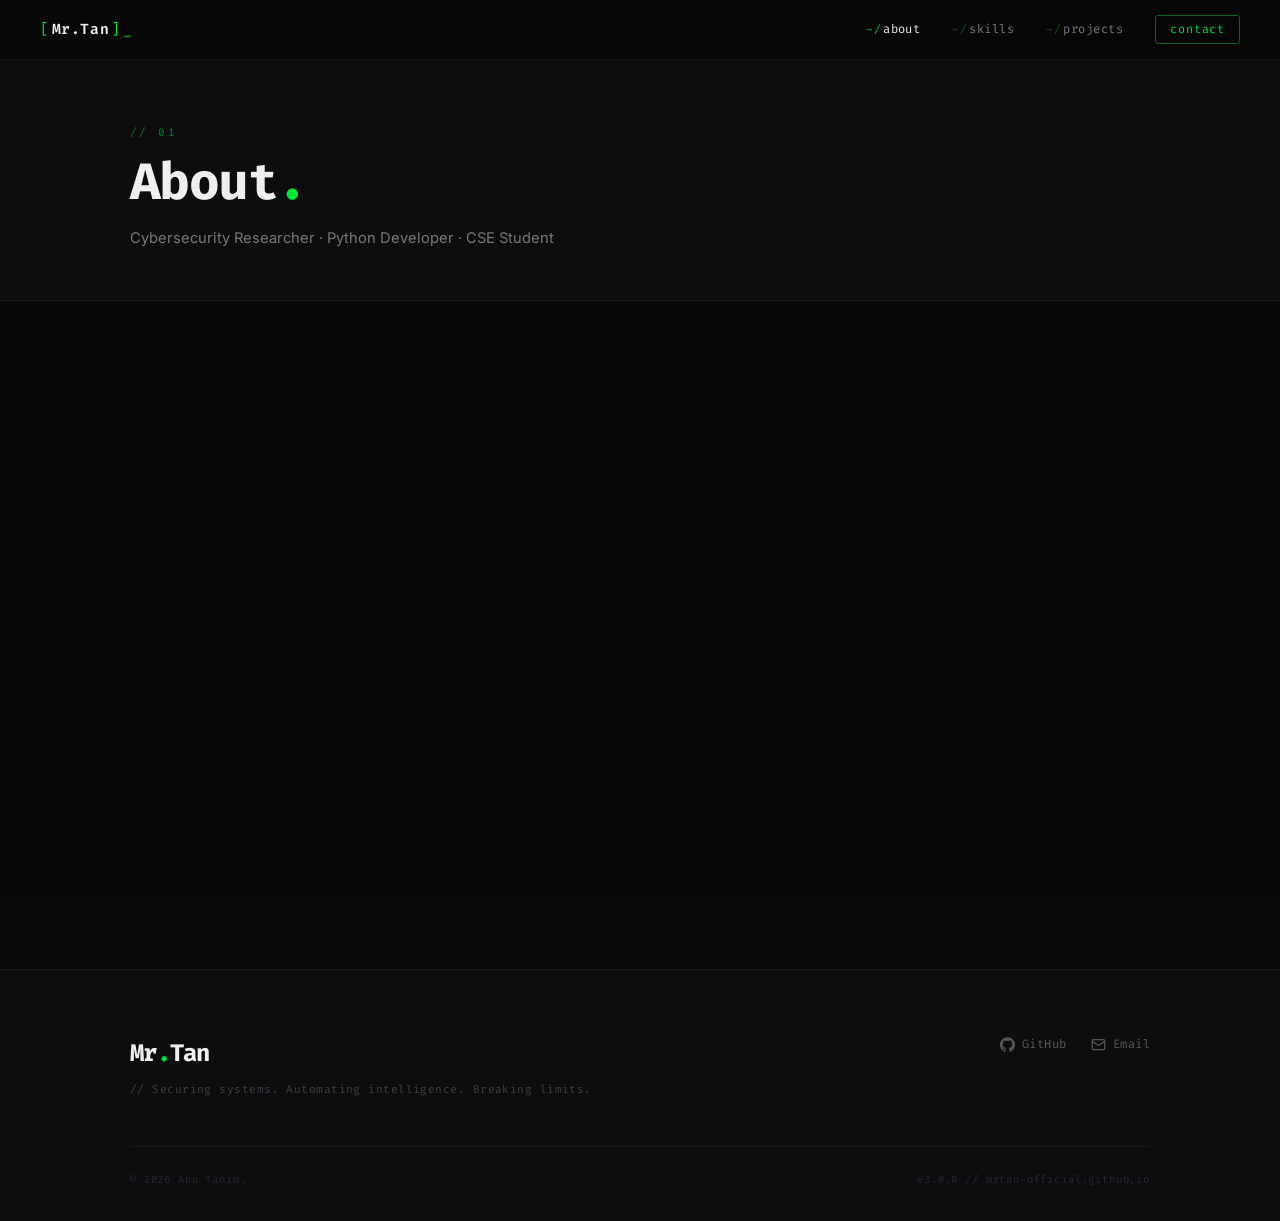
==== about.html @ b0f46399 "Create about.html" ====
<!DOCTYPE html>
<html lang="en">
<head>
  <meta charset="UTF-8"/>
  <meta name="viewport" content="width=device-width,initial-scale=1.0"/>
  <title>About — Mr. Tan</title>
  <link rel="preconnect" href="https://fonts.googleapis.com"/>
  <link rel="preconnect" href="https://fonts.gstatic.com" crossorigin/>
  <link href="https://fonts.googleapis.com/css2?family=Fira+Code:wght@300;400;500;600;700&family=Inter:wght@300;400;500;600&display=swap" rel="stylesheet"/>
  <link rel="stylesheet" href="style.css"/>
  <style>
    .about-grid {
      display:grid; grid-template-columns:210px 1fr;
      gap:var(--sp-16); align-items:start;
    }
    @media(max-width:860px){ .about-grid{ grid-template-columns:1fr; gap:var(--sp-10); } }

    .avatar-frame {
      display:flex; flex-direction:column; align-items:center; gap:var(--sp-5);
      position:sticky; top:calc(60px + var(--sp-8));
    }
    .avatar-wrap { position:relative; width:155px; height:155px; margin:0 auto; }
    .avatar-ring {
      position:absolute; inset:-12px; border-radius:50%;
      border:1px solid rgba(0,230,57,.12); animation:spinRing 14s linear infinite; pointer-events:none;
    }
    .avatar-ring-2 { inset:-24px; border-color:rgba(56,189,248,.08); animation-duration:22s; animation-direction:reverse; }
    @keyframes spinRing{ to{transform:rotate(360deg)} }
    .avatar-img {
      position:relative; z-index:1; border-radius:50%;
      object-fit:cover; display:block; width:155px; height:155px;
      border:1.5px solid rgba(0,230,57,.35);
      box-shadow:0 0 28px rgba(0,230,57,.07),0 0 0 8px rgba(0,230,57,.02);
    }
    .status-badge {
      font-family:var(--font-mono); font-size:.65rem; color:var(--neon);
      border:1px solid rgba(0,230,57,.18); background:rgba(0,230,57,.03);
      padding:5px 14px; border-radius:20px; letter-spacing:.06em;
      display:flex; align-items:center; gap:7px; white-space:nowrap;
    }
    .status-dot {
      width:6px; height:6px; background:var(--neon); border-radius:50%; flex-shrink:0;
      animation:pdot 2s ease-in-out infinite;
    }
    @keyframes pdot{0%,100%{box-shadow:0 0 0 0 rgba(0,230,57,.5)}50%{box-shadow:0 0 0 4px rgba(0,230,57,0)}}

    .about-lead { font-size:1.02rem; font-weight:500; color:var(--text-primary); margin-bottom:var(--sp-5); line-height:1.75; }
    .about-body { font-size:.9rem; color:var(--text-secondary); margin-bottom:var(--sp-5); line-height:1.82; }

    .meta-grid {
      display:grid; grid-template-columns:repeat(auto-fit,minmax(140px,1fr));
      gap:var(--sp-4); margin-top:var(--sp-8); padding-top:var(--sp-8);
      border-top:1px solid var(--border);
    }
    .meta-item { display:flex; flex-direction:column; gap:5px; }
    .meta-label { font-family:var(--font-mono); font-size:.58rem; letter-spacing:.18em; color:var(--neon); opacity:.45; text-transform:uppercase; }
    .meta-val { font-size:.84rem; color:var(--text-primary); font-weight:500; line-height:1.4; }
  </style>
</head>
<body>
  <div class="scanlines" aria-hidden="true"></div>

  <nav class="nav" id="nav">
    <a href="index.html" class="nav__logo">
      <span class="nav__logo-bracket">[</span><span class="nav__logo-text">Mr.Tan</span><span class="nav__logo-bracket">]</span><span class="nav__logo-cursor">_</span>
    </a>
    <button class="nav__hamburger" id="hamburger" aria-label="Toggle menu" aria-expanded="false">
      <span></span><span></span><span></span>
    </button>
    <ul class="nav__links" id="nav-links">
      <li><a href="about.html"    class="nav__link active"><span class="nav__link-prefix">~/</span>about</a></li>
      <li><a href="skills.html"   class="nav__link"><span class="nav__link-prefix">~/</span>skills</a></li>
      <li><a href="projects.html" class="nav__link"><span class="nav__link-prefix">~/</span>projects</a></li>
      <li><a href="contact.html"  class="nav__link nav__link--cta">contact</a></li>
    </ul>
  </nav>

  <div class="page">
    <!-- Page hero -->
    <div class="page-hero">
      <div class="page-hero__bg" aria-hidden="true"></div>
      <div class="container">
        <span class="page-hero__eyebrow">// 01</span>
        <h1 class="page-hero__title">About<span class="accent">.</span></h1>
        <p class="page-hero__sub">Cybersecurity Researcher · Python Developer · CSE Student</p>
      </div>
    </div>

    <section class="section">
      <div class="container">
        <div class="about-grid">
          <!-- Avatar -->
          <div class="reveal">
            <div class="avatar-frame">
              <div class="avatar-wrap">
                <img src="assets/images/profile.jpg" alt="Abu Tanim" class="avatar-img"/>
                <div class="avatar-ring"></div>
                <div class="avatar-ring avatar-ring-2"></div>
              </div>
              <div class="status-badge">
                <span class="status-dot"></span>Available for Collaboration
              </div>
            </div>
          </div>

          <!-- Content -->
          <div class="reveal">
            <p class="about-lead">
              I'm <strong class="accent">Abu Tanim</strong> — a Cybersecurity Researcher and Python Developer operating at the intersection of offensive security, network engineering, and AI-driven automation.
            </p>
            <p class="about-body">
              Pursuing my degree in Computer Science &amp; Engineering at <strong>Premier University, Chittagong</strong>, I architect security frameworks that think adversarially — stress-testing systems before the adversaries do. My research centers on <span class="accent">Zero Trust Architecture</span>, where the mantra is <em>never trust, always verify</em>.
            </p>
            <p class="about-body">
              Beyond defensive postures, I build Python-powered automation pipelines that transform raw threat intelligence into actionable signals. Whether it's dissecting network traffic, implementing AI-augmented vulnerability scanners, or engineering CLI security toolkits, I operate with surgical precision and a bias toward clean, auditable code.
            </p>
            <p class="about-body">
              When I'm not breaking things for science, I'm building tools that make breaking things easier — because the best defense is knowing exactly how an attacker thinks.
            </p>

            <div class="meta-grid">
              <div class="meta-item">
                <span class="meta-label">Location</span>
                <span class="meta-val">Chittagong, Bangladesh</span>
              </div>
              <div class="meta-item">
                <span class="meta-label">University</span>
                <span class="meta-val">Premier University, CSE</span>
              </div>
              <div class="meta-item">
                <span class="meta-label">Focus</span>
                <span class="meta-val">Zero Trust · VAPT · AI Security</span>
              </div>
              <div class="meta-item">
                <span class="meta-label">GitHub</span>
                <span class="meta-val"><a href="https://github.com/mrtan-official" style="color:var(--neon);text-decoration:none;" target="_blank">mrtan-official</a></span>
              </div>
            </div>
          </div>
        </div>
      </div>
    </section>

    <!-- Footer -->
    <footer class="footer" id="contact-footer">
      <div class="container">
        <div class="footer__top">
          <div>
            <div class="footer__logo">Mr<span class="accent">.</span>Tan</div>
            <p class="footer__tagline">// Securing systems. Automating intelligence. Breaking limits.</p>
          </div>
          <div class="footer__links">
            <a href="https://github.com/mrtan-official" class="footer__social" target="_blank">
              <svg class="social-icon" viewBox="0 0 24 24" fill="currentColor"><path d="M12 .297c-6.63 0-12 5.373-12 12 0 5.303 3.438 9.8 8.205 11.385.6.113.82-.258.82-.577 0-.285-.01-1.04-.015-2.04-3.338.724-4.042-1.61-4.042-1.61C4.422 18.07 3.633 17.7 3.633 17.7c-1.087-.744.084-.729.084-.729 1.205.084 1.838 1.236 1.838 1.236 1.07 1.835 2.809 1.305 3.495.998.108-.776.417-1.305.76-1.605-2.665-.3-5.466-1.332-5.466-5.93 0-1.31.465-2.38 1.235-3.22-.135-.303-.54-1.523.105-3.176 0 0 1.005-.322 3.3 1.23.96-.267 1.98-.399 3-.405 1.02.006 2.04.138 3 .405 2.28-1.552 3.285-1.23 3.285-1.23.645 1.653.24 2.873.12 3.176.765.84 1.23 1.91 1.23 3.22 0 4.61-2.805 5.625-5.475 5.92.42.36.81 1.096.81 2.22 0 1.606-.015 2.896-.015 3.286 0 .315.21.69.825.57C20.565 22.092 24 17.592 24 12.297c0-6.627-5.373-12-12-12"/></svg>
              GitHub
            </a>
            <a href="mailto:mrtanvai@gmail.com" class="footer__social">
              <svg class="social-icon" viewBox="0 0 24 24" fill="none" stroke="currentColor" stroke-width="2"><rect x="2" y="4" width="20" height="16" rx="2"/><path d="m22 7-8.97 5.7a1.94 1.94 0 0 1-2.06 0L2 7"/></svg>
              Email
            </a>
          </div>
        </div>
        <div class="footer__bottom">
          <span class="footer__copy">&copy; 2026 Abu Tanim.</span>
          <span class="footer__version">v3.0.0 // mrtan-official.github.io</span>
        </div>
      </div>
    </footer>
  </div>

  <script src="nav.js"></script>
  <script src="reveal.js"></script>
</body>
</html>
---- style.css ----
/* =============================================
   MR. TAN — SHARED STYLESHEET v3.0
   ============================================= */

*, *::before, *::after { box-sizing: border-box; margin: 0; padding: 0; }

:root {
  --bg-base:      #080809;
  --bg-surface:   #0d0d0f;
  --bg-elevated:  #141417;
  --bg-overlay:   #101013;
  --bg-card:      #0f0f12;

  --neon:         #00e639;
  --neon-subtle:  rgba(0,230,57,0.05);
  --cyber:        #38bdf8;
  --cyber-dim:    rgba(56,189,248,0.7);

  --text-primary:   #f0f0f0;
  --text-secondary: #787878;
  --text-tertiary:  #404044;
  --text-muted:     #282830;

  --border:        rgba(255,255,255,0.055);
  --border-accent: rgba(0,230,57,0.18);

  --font-mono: 'Fira Code', 'SF Mono', monospace;
  --font-body: 'Inter', system-ui, sans-serif;

  --sp-1:.25rem; --sp-2:.5rem;  --sp-3:.75rem; --sp-4:1rem;
  --sp-5:1.25rem;--sp-6:1.5rem; --sp-8:2rem;   --sp-10:2.5rem;
  --sp-12:3rem;  --sp-16:4rem;  --sp-20:5rem;  --sp-24:6rem;

  --radius-sm:3px; --radius-md:6px; --radius-lg:10px;
  --ease-fast:120ms cubic-bezier(.25,0,.3,1);
  --ease-std: 240ms cubic-bezier(.25,0,.3,1);
  --ease-slow:420ms cubic-bezier(.25,0,.3,1);
}

html { scroll-behavior:smooth; font-size:16px; }
body {
  background:var(--bg-base); color:var(--text-primary);
  font-family:var(--font-body); line-height:1.65;
  overflow-x:hidden; -webkit-font-smoothing:antialiased;
}
::selection { background:rgba(0,230,57,.18); color:var(--text-primary); }

.accent { color:var(--neon); }

.container { max-width:1100px; margin:0 auto; padding:0 var(--sp-10); }
@media(max-width:640px){ .container{ padding:0 var(--sp-6); } }

/* === SCANLINES === */
.scanlines {
  position:fixed; inset:0; z-index:9999; pointer-events:none;
  background:repeating-linear-gradient(to bottom,transparent 0,transparent 3px,rgba(0,0,0,.022) 3px,rgba(0,0,0,.022) 4px);
  opacity:.55;
}

/* === NAV === */
.nav {
  position:fixed; top:0; left:0; right:0; z-index:1000;
  display:flex; align-items:center; justify-content:space-between;
  padding:0 var(--sp-10); height:60px;
  background:rgba(8,8,9,.85);
  backdrop-filter:blur(20px) saturate(160%);
  -webkit-backdrop-filter:blur(20px) saturate(160%);
  border-bottom:1px solid var(--border);
  transition:border-color var(--ease-std), box-shadow var(--ease-std);
}
.nav.scrolled {
  border-bottom-color:rgba(0,230,57,.09);
  box-shadow:0 1px 0 rgba(0,230,57,.04),0 8px 32px rgba(0,0,0,.35);
}
.nav__logo {
  font-family:var(--font-mono); font-size:.92rem; font-weight:600;
  letter-spacing:.04em; color:var(--text-primary);
  text-decoration:none; display:flex; align-items:center; gap:2px;
}
.nav__logo-bracket { color:var(--neon); font-weight:400; }
.nav__logo-cursor  { color:var(--neon); animation:blink 1.2s step-end infinite; font-weight:300; }

.nav__links { display:flex; list-style:none; gap:var(--sp-8); align-items:center; }
.nav__link {
  font-family:var(--font-mono); font-size:.76rem;
  color:var(--text-secondary); text-decoration:none;
  transition:color var(--ease-fast); letter-spacing:.04em;
  display:flex; align-items:center; gap:2px;
}
.nav__link-prefix { color:var(--neon); opacity:.4; transition:opacity var(--ease-fast); font-size:.68rem; }
.nav__link:hover   { color:var(--text-primary); }
.nav__link:hover .nav__link-prefix { opacity:.85; }
.nav__link.active  { color:var(--text-primary); }
.nav__link.active .nav__link-prefix { opacity:.9; }

.nav__link--cta {
  border:1px solid rgba(0,230,57,.45); color:var(--neon);
  padding:4px 14px; border-radius:var(--radius-sm);
  font-size:.73rem; letter-spacing:.07em;
  transition:background var(--ease-fast),color var(--ease-fast),box-shadow var(--ease-fast);
}
.nav__link--cta:hover { background:var(--neon); color:var(--bg-base); box-shadow:0 0 18px rgba(0,230,57,.22); }

.nav__hamburger { display:none; flex-direction:column; gap:5px; background:none; border:none; cursor:pointer; padding:var(--sp-1); }
.nav__hamburger span { display:block; width:20px; height:1.5px; background:var(--text-secondary); transition:transform var(--ease-std),opacity var(--ease-std),background var(--ease-fast); }
.nav__hamburger:hover span { background:var(--neon); }
.nav__hamburger.open span:nth-child(1){ transform:translateY(6.5px) rotate(45deg); background:var(--neon); }
.nav__hamburger.open span:nth-child(2){ opacity:0; }
.nav__hamburger.open span:nth-child(3){ transform:translateY(-6.5px) rotate(-45deg); background:var(--neon); }

@media(max-width:768px){
  .nav{ padding:0 var(--sp-6); }
  .nav__hamburger{ display:flex; }
  .nav__links {
    position:absolute; top:100%; left:0; right:0;
    flex-direction:column; background:rgba(8,8,9,.97);
    backdrop-filter:blur(24px); border-bottom:1px solid var(--border);
    padding:var(--sp-6) var(--sp-6) var(--sp-8); gap:var(--sp-5);
    transform:translateY(-110%); transition:transform var(--ease-std); pointer-events:none;
  }
  .nav__links.open{ transform:translateY(0); pointer-events:auto; }
}

/* === PAGE WRAPPER === */
.page { padding-top:60px; min-height:100vh; }

/* === SECTION SHARED === */
.section { padding:var(--sp-24) 0; }
.section + .section { border-top:1px solid var(--border); }

.section__header { margin-bottom:var(--sp-12); }
.section__eyebrow {
  display:block; font-family:var(--font-mono); font-size:.68rem;
  color:var(--neon); letter-spacing:.22em; margin-bottom:var(--sp-3); opacity:.55;
}
.section__title {
  font-family:var(--font-mono); font-size:clamp(1.75rem,3.5vw,2.5rem);
  font-weight:700; color:var(--text-primary); letter-spacing:-.03em; line-height:1.1;
}

/* === PAGE HERO (non-home) === */
.page-hero {
  padding:var(--sp-16) 0 var(--sp-12);
  border-bottom:1px solid var(--border);
  background:var(--bg-surface);
  position:relative; overflow:hidden;
}
.page-hero__bg {
  position:absolute; inset:0; pointer-events:none;
  background-image:linear-gradient(rgba(0,230,57,.02) 1px,transparent 1px),linear-gradient(90deg,rgba(0,230,57,.02) 1px,transparent 1px);
  background-size:48px 48px;
  mask-image:radial-gradient(ellipse 80% 100% at center,black 10%,transparent 75%);
  -webkit-mask-image:radial-gradient(ellipse 80% 100% at center,black 10%,transparent 75%);
}
.page-hero__eyebrow {
  font-family:var(--font-mono); font-size:.68rem;
  color:var(--neon); letter-spacing:.22em; opacity:.55;
  display:block; margin-bottom:var(--sp-3);
}
.page-hero__title {
  font-family:var(--font-mono); font-size:clamp(2rem,5vw,3.2rem);
  font-weight:700; color:var(--text-primary); letter-spacing:-.03em; line-height:1.1;
  margin-bottom:var(--sp-4);
}
.page-hero__sub {
  font-size:.92rem; color:var(--text-secondary);
  max-width:480px; line-height:1.75;
}

/* === TAGS === */
.tag {
  display:inline-block; font-family:var(--font-mono); font-size:.65rem;
  color:var(--cyber-dim); background:rgba(56,189,248,.055);
  border:1px solid rgba(56,189,248,.14); padding:2px 9px;
  border-radius:2px; margin:3px 3px 3px 0; letter-spacing:.05em;
}

/* === PROJECT CARDS === */
.project-card {
  position:relative; background:var(--bg-card);
  border:1px solid var(--border); border-radius:var(--radius-md);
  padding:var(--sp-6); display:flex; flex-direction:column;
  transition:border-color var(--ease-std),transform var(--ease-std),box-shadow var(--ease-std);
  overflow:hidden;
}
.project-card::before {
  content:''; position:absolute; top:0; left:0; right:0; height:1px;
  background:linear-gradient(90deg,transparent 5%,rgba(0,230,57,.45) 50%,transparent 95%);
  opacity:0; transition:opacity var(--ease-std);
}
.project-card:hover { border-color:rgba(0,230,57,.18); transform:translateY(-3px); box-shadow:0 16px 48px rgba(0,0,0,.45); }
.project-card:hover::before { opacity:1; }
.project-card--featured { border-color:rgba(0,230,57,.12); background:var(--bg-overlay); }
.project-card--featured::before { opacity:.6; }

.project-card__header { display:flex; justify-content:space-between; align-items:center; margin-bottom:var(--sp-5); }
.project-card__number { font-family:var(--font-mono); font-size:.66rem; color:var(--text-muted); letter-spacing:.14em; }
.project-card__status { font-family:var(--font-mono); font-size:.63rem; color:var(--text-tertiary); letter-spacing:.08em; }
.project-card__status--active { color:var(--neon); opacity:.75; }
.project-card__status--indev  { color:#f59e0b; opacity:.8; }
.project-card__status--research{ color:var(--cyber); opacity:.75; }

.project-card__title {
  font-family:var(--font-mono); font-size:.98rem; font-weight:600;
  color:var(--text-primary); margin-bottom:var(--sp-3);
  line-height:1.3; letter-spacing:-.01em;
}
.project-card__desc {
  font-size:.83rem; color:var(--text-secondary);
  line-height:1.75; margin-bottom:var(--sp-5); flex:1;
}
.project-card__tech { margin-bottom:var(--sp-5); }
.project-card__links { display:flex; gap:var(--sp-4); flex-wrap:wrap; margin-top:auto; }

.project-link {
  font-family:var(--font-mono); font-size:.73rem; color:var(--neon);
  text-decoration:none; display:flex; align-items:center; gap:5px;
  opacity:.65; transition:opacity var(--ease-fast),gap var(--ease-fast);
  letter-spacing:.03em;
}
.project-link:hover { opacity:1; gap:9px; }
.link-arrow { transition:transform var(--ease-fast); font-size:.85rem; }
.project-link:hover .link-arrow { transform:translateX(2px); }

.project-card--ghost {
  border-style:dashed; border-color:var(--border);
  min-height:180px; align-items:center; justify-content:center;
}
.project-card--ghost:hover { border-color:rgba(0,230,57,.12); transform:none; box-shadow:none; }
.project-card--ghost::before { display:none; }
.project-card__ghost-content { text-align:center; color:var(--text-muted); font-family:var(--font-mono); font-size:.78rem; }
.ghost-icon { display:block; font-size:1.5rem; color:var(--neon); opacity:.18; margin-bottom:var(--sp-3); font-weight:300; }

/* === FOOTER === */
.footer {
  border-top:1px solid var(--border); background:var(--bg-surface);
  padding:var(--sp-16) 0 var(--sp-8);
}
.footer__top {
  display:flex; justify-content:space-between; align-items:flex-start;
  gap:var(--sp-10); margin-bottom:var(--sp-12); flex-wrap:wrap;
}
.footer__logo { font-family:var(--font-mono); font-size:1.5rem; font-weight:700; color:var(--text-primary); letter-spacing:-.03em; margin-bottom:var(--sp-2); }
.footer__tagline { font-family:var(--font-mono); font-size:.7rem; color:var(--text-tertiary); letter-spacing:.04em; line-height:1.5; }
.footer__links { display:flex; gap:var(--sp-6); flex-wrap:wrap; align-items:center; }
.footer__social {
  display:flex; align-items:center; gap:7px; font-family:var(--font-mono);
  font-size:.76rem; color:var(--text-secondary); text-decoration:none;
  opacity:.7; transition:color var(--ease-fast),opacity var(--ease-fast); letter-spacing:.04em;
}
.footer__social:hover { color:var(--neon); opacity:1; }
.social-icon { width:15px; height:15px; flex-shrink:0; }
.footer__bottom {
  display:flex; justify-content:space-between; align-items:center;
  flex-wrap:wrap; gap:var(--sp-4); padding-top:var(--sp-6); border-top:1px solid var(--border);
}
.footer__copy, .footer__version { font-family:var(--font-mono); font-size:.66rem; color:var(--text-muted); letter-spacing:.08em; }

/* === REVEAL === */
.reveal { opacity:0; transform:translateY(14px); transition:opacity .5s ease,transform .5s ease; }
.reveal.revealed { opacity:1; transform:translateY(0); }

/* === BLINK === */
.blink { animation:blink 1s step-end infinite; }
@keyframes blink { 0%,100%{opacity:1} 50%{opacity:0} }

/* === REDUCED MOTION === */
@media(prefers-reduced-motion:reduce){
  *,*::before,*::after { animation-duration:.01ms!important; transition-duration:.01ms!important; }
}
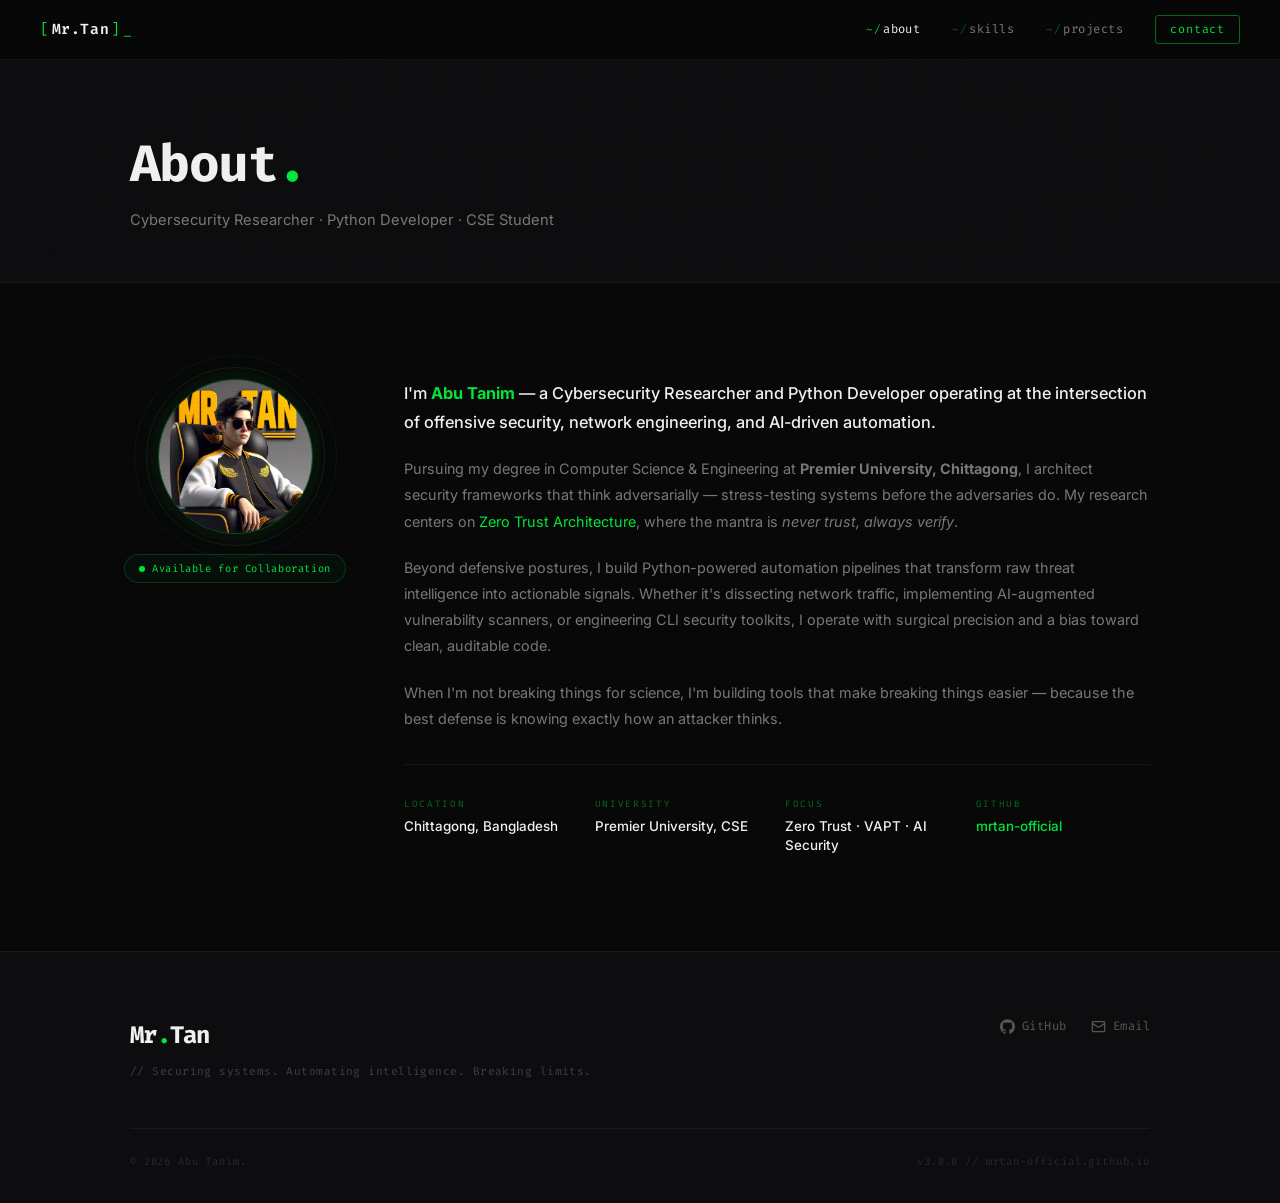
==== commit e9857b77: "Update about.html" ====
--- a/about.html
+++ b/about.html
@@ -80,7 +80,7 @@
     <div class="page-hero">
       <div class="page-hero__bg" aria-hidden="true"></div>
       <div class="container">
-        <span class="page-hero__eyebrow">// 01</span>
+        <span class="page-hero__eyebrow"></span>
         <h1 class="page-hero__title">About<span class="accent">.</span></h1>
         <p class="page-hero__sub">Cybersecurity Researcher · Python Developer · CSE Student</p>
       </div>
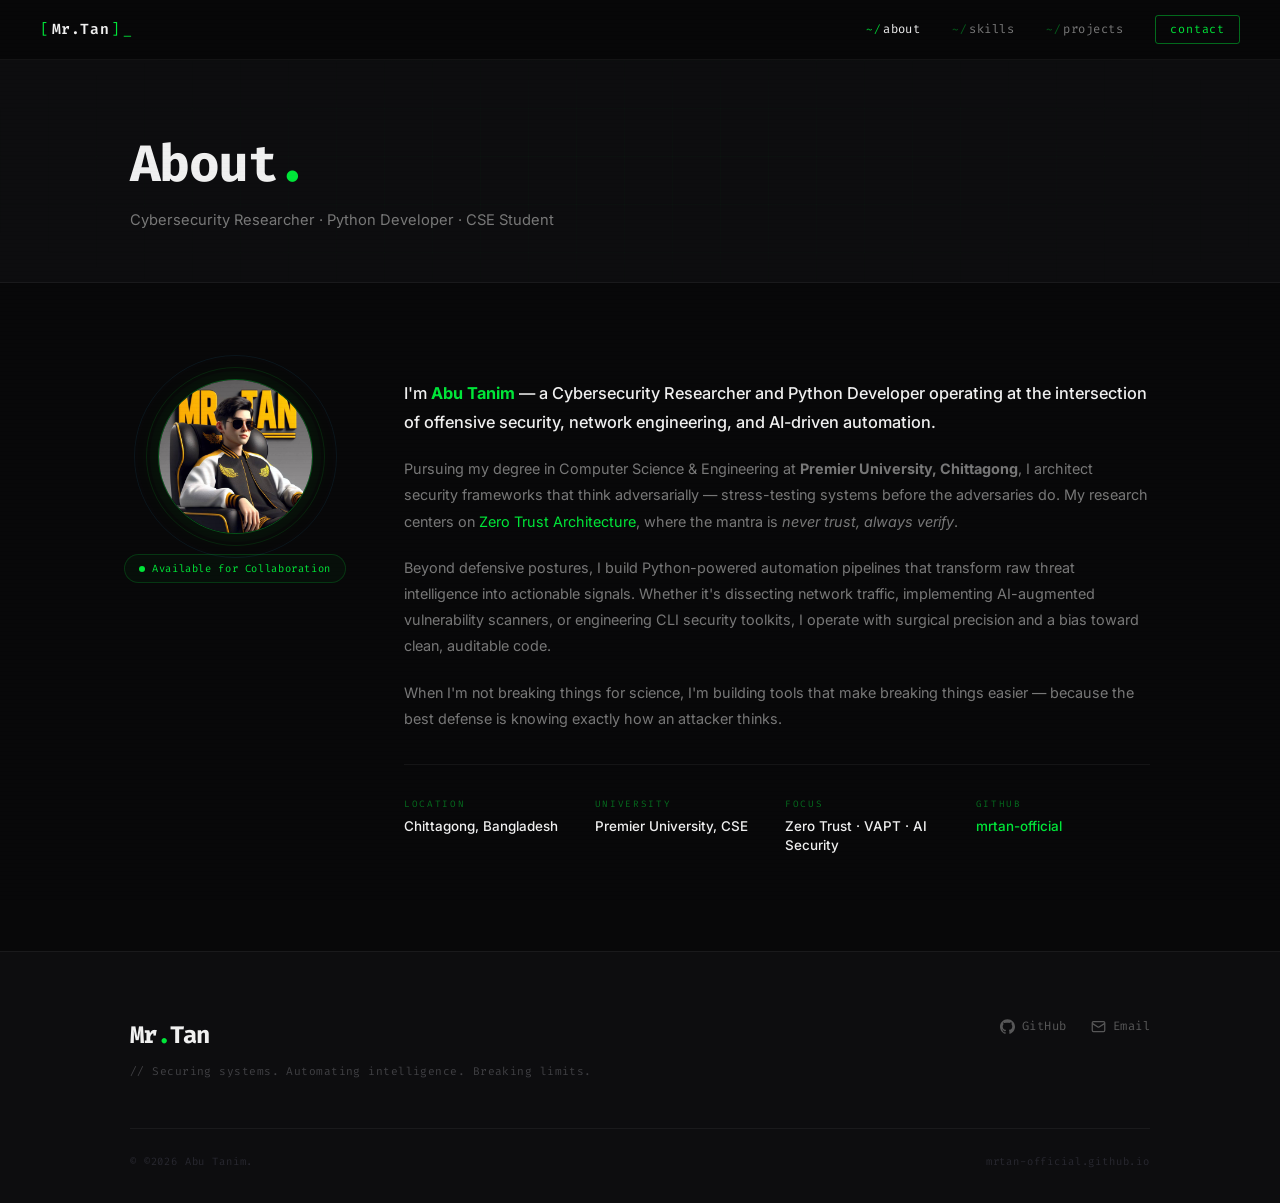
==== commit e6bed8b2: "Update about.html" ====
--- a/about.html
+++ b/about.html
@@ -161,8 +161,8 @@
           </div>
         </div>
         <div class="footer__bottom">
-          <span class="footer__copy">&copy; 2026 Abu Tanim.</span>
-          <span class="footer__version">v3.0.0 // mrtan-official.github.io</span>
+          <span class="footer__copy">&copy; ©2026 Abu Tanim.</span>
+          <span class="footer__version">mrtan-official.github.io</span>
         </div>
       </div>
     </footer>
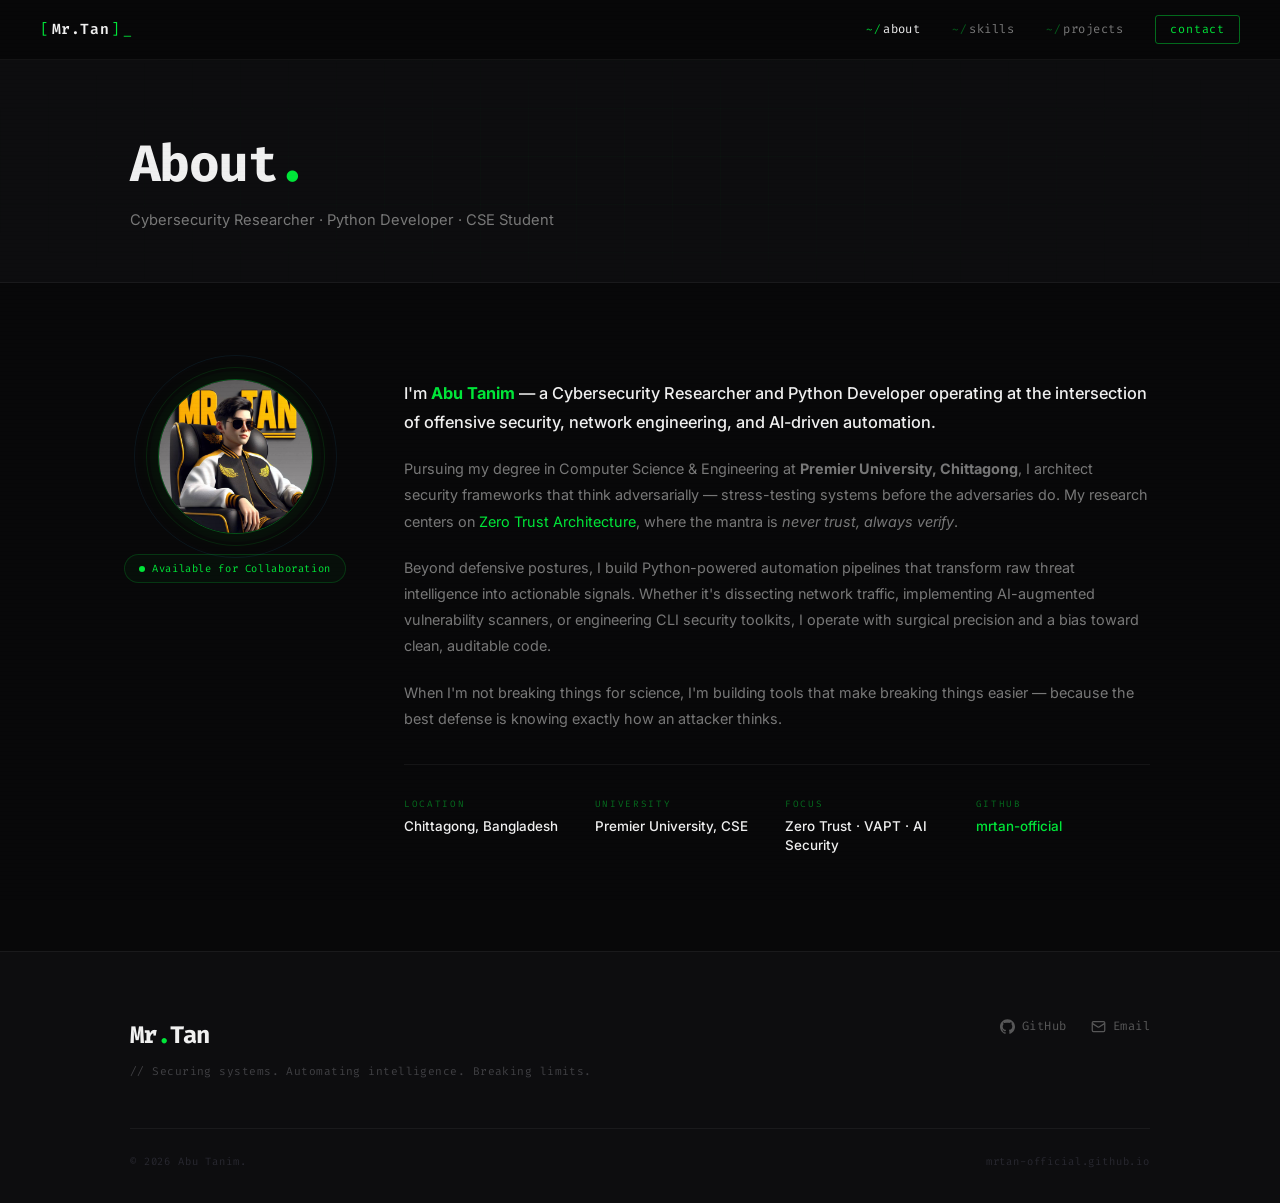
==== commit ad8bdfa3: "Update about.html" ====
--- a/about.html
+++ b/about.html
@@ -161,7 +161,7 @@
           </div>
         </div>
         <div class="footer__bottom">
-          <span class="footer__copy">&copy; ©2026 Abu Tanim.</span>
+          <span class="footer__copy">&copy; 2026 Abu Tanim.</span>
           <span class="footer__version">mrtan-official.github.io</span>
         </div>
       </div>
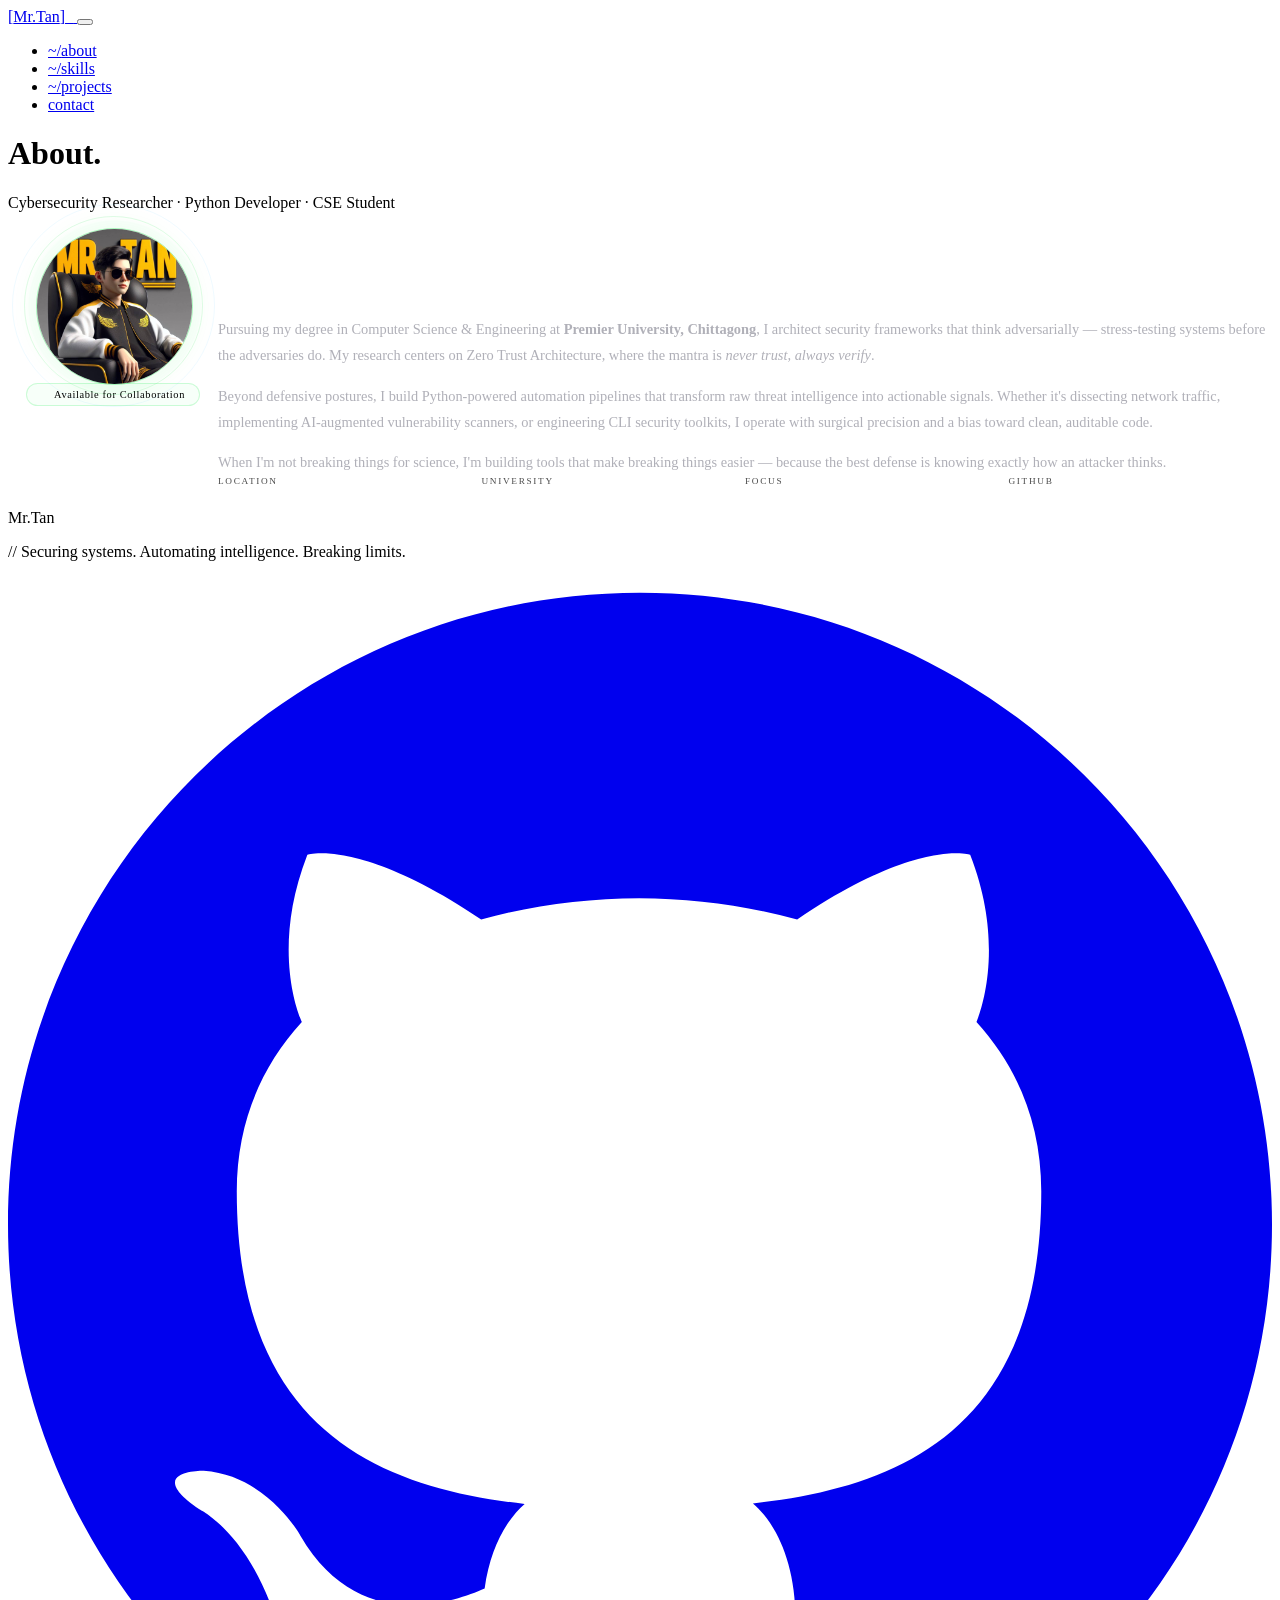
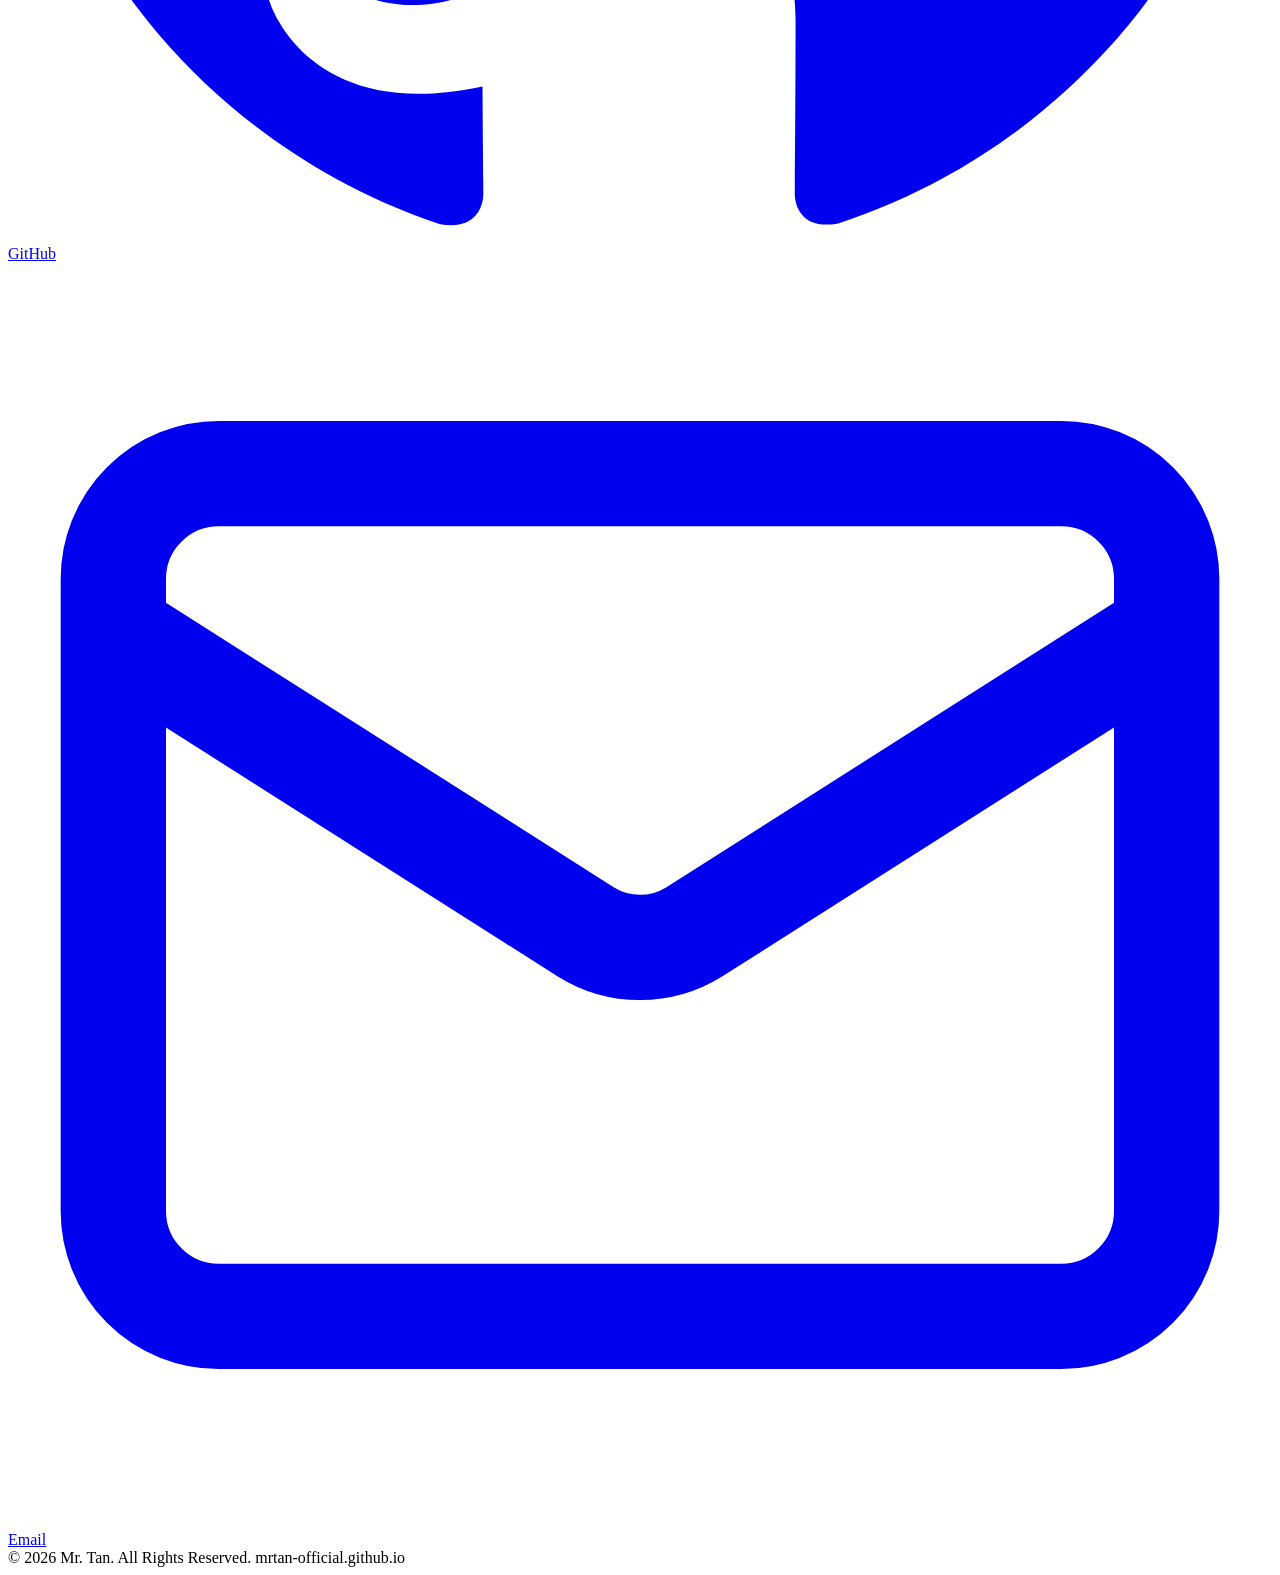
==== commit 248d0573: "Update about.html" ====
--- a/about.html
+++ b/about.html
@@ -44,8 +44,8 @@
     }
     @keyframes pdot{0%,100%{box-shadow:0 0 0 0 rgba(0,230,57,.5)}50%{box-shadow:0 0 0 4px rgba(0,230,57,0)}}
 
-    .about-lead { font-size:1.02rem; font-weight:500; color:var(--text-primary); margin-bottom:var(--sp-5); line-height:1.75; }
-    .about-body { font-size:.9rem; color:var(--text-secondary); margin-bottom:var(--sp-5); line-height:1.82; }
+    .about-lead { font-size:1.02rem; font-weight:500; color:#ffffff; margin-bottom:var(--sp-5); line-height:1.75; }
+    .about-body { font-size:.9rem; color:#b0b0b8; margin-bottom:var(--sp-5); line-height:1.82; }
 
     .meta-grid {
       display:grid; grid-template-columns:repeat(auto-fit,minmax(140px,1fr));
@@ -53,8 +53,8 @@
       border-top:1px solid var(--border);
     }
     .meta-item { display:flex; flex-direction:column; gap:5px; }
-    .meta-label { font-family:var(--font-mono); font-size:.58rem; letter-spacing:.18em; color:var(--neon); opacity:.45; text-transform:uppercase; }
-    .meta-val { font-size:.84rem; color:var(--text-primary); font-weight:500; line-height:1.4; }
+    .meta-label { font-family:var(--font-mono); font-size:.58rem; letter-spacing:.18em; color:var(--neon); opacity:.7; text-transform:uppercase; }
+    .meta-val { font-size:.84rem; color:#ffffff; font-weight:500; line-height:1.4; }
   </style>
 </head>
 <body>
@@ -161,8 +161,8 @@
           </div>
         </div>
         <div class="footer__bottom">
-          <span class="footer__copy">&copy; 2026 Abu Tanim.</span>
-          <span class="footer__version">mrtan-official.github.io</span>
+          <span class="footer__copy">&copy; 2026 Mr. Tan. All Rights Reserved.</span>
+          <span class="footer__version"> mrtan-official.github.io</span>
         </div>
       </div>
     </footer>
--- a/style.css
+++ b/style.css
@@ -1,270 +1,164 @@
-/* =============================================
-   MR. TAN — SHARED STYLESHEET v3.0
-   ============================================= */
+<!DOCTYPE html>
+<html lang="en">
+<head>
+  <meta charset="UTF-8"/>
+  <meta name="viewport" content="width=device-width,initial-scale=1.0"/>
+  <title>Contact — Mr. Tan</title>
+  <link rel="preconnect" href="https://fonts.googleapis.com"/>
+  <link rel="preconnect" href="https://fonts.gstatic.com" crossorigin/>
+  <link href="https://fonts.googleapis.com/css2?family=Fira+Code:wght@300;400;500;600;700&family=Inter:wght@300;400;500;600&display=swap" rel="stylesheet"/>
+  <link rel="stylesheet" href="style.css"/>
+  <style>
+    .contact-grid {
+      display:grid; grid-template-columns:1fr 1fr; gap:var(--sp-12); align-items:start;
+    }
+    @media(max-width:760px){ .contact-grid{ grid-template-columns:1fr; } }
 
-*, *::before, *::after { box-sizing: border-box; margin: 0; padding: 0; }
+    .contact-item {
+      display:flex; align-items:center; gap:var(--sp-5);
+      padding:var(--sp-5) var(--sp-6);
+      background:var(--bg-card); border:1px solid var(--border);
+      border-radius:var(--radius-md); text-decoration:none;
+      transition:border-color var(--ease-std),transform var(--ease-std);
+      margin-bottom:var(--sp-4);
+    }
+    .contact-item:hover { border-color:rgba(0,230,57,.25); transform:translateX(4px); }
+    .contact-item__icon { font-size:1.4rem; flex-shrink:0; }
+    .contact-item__label { font-family:var(--font-mono); font-size:.7rem; color:var(--neon); opacity:.85; letter-spacing:.12em; display:block; margin-bottom:3px; }
+    .contact-item__val   { font-size:.88rem; color:#ffffff; font-weight:500; }
 
-:root {
-  --bg-base:      #080809;
-  --bg-surface:   #0d0d0f;
-  --bg-elevated:  #141417;
-  --bg-overlay:   #101013;
-  --bg-card:      #0f0f12;
+    .availability-box {
+      background:var(--bg-surface); border:1px solid rgba(0,230,57,.15);
+      border-radius:var(--radius-md); padding:var(--sp-6) var(--sp-8);
+    }
+    .availability-box__title {
+      font-family:var(--font-mono); font-size:.78rem; color:var(--neon); margin-bottom:var(--sp-5); opacity:1;
+    }
+    .avail-item { display:flex; justify-content:space-between; align-items:center; padding:var(--sp-3) 0; border-bottom:1px solid var(--border); }
+    .avail-item:last-child { border-bottom:none; }
+    .avail-item__name { font-size:.84rem; color:#c0c0c8; }
+    .avail-badge {
+      font-family:var(--font-mono); font-size:.63rem; letter-spacing:.08em;
+      padding:3px 10px; border-radius:20px;
+    }
+    .avail-badge--yes  { color:var(--neon);  background:rgba(0,230,57,.08);  border:1px solid rgba(0,230,57,.2); }
+    .avail-badge--open { color:#f59e0b; background:rgba(245,158,11,.08); border:1px solid rgba(245,158,11,.2); }
+    .avail-badge--no   { color:var(--text-tertiary); background:var(--bg-elevated); border:1px solid var(--border); }
+  </style>
+</head>
+<body>
+  <div class="scanlines" aria-hidden="true"></div>
 
-  --neon:         #00e639;
-  --neon-subtle:  rgba(0,230,57,0.05);
-  --cyber:        #38bdf8;
-  --cyber-dim:    rgba(56,189,248,0.7);
+  <nav class="nav" id="nav">
+    <a href="index.html" class="nav__logo">
+      <span class="nav__logo-bracket">[</span><span class="nav__logo-text">Mr.Tan</span><span class="nav__logo-bracket">]</span><span class="nav__logo-cursor">_</span>
+    </a>
+    <button class="nav__hamburger" id="hamburger" aria-label="Toggle menu" aria-expanded="false">
+      <span></span><span></span><span></span>
+    </button>
+    <ul class="nav__links" id="nav-links">
+      <li><a href="about.html"    class="nav__link"><span class="nav__link-prefix">~/</span>about</a></li>
+      <li><a href="skills.html"   class="nav__link"><span class="nav__link-prefix">~/</span>skills</a></li>
+      <li><a href="projects.html" class="nav__link"><span class="nav__link-prefix">~/</span>projects</a></li>
+      <li><a href="contact.html"  class="nav__link active nav__link--cta">contact</a></li>
+    </ul>
+  </nav>
 
-  --text-primary:   #f0f0f0;
-  --text-secondary: #787878;
-  --text-tertiary:  #404044;
-  --text-muted:     #282830;
+  <div class="page">
+    <div class="page-hero">
+      <div class="page-hero__bg" aria-hidden="true"></div>
+      <div class="container">
+        <span class="page-hero__eyebrow"></span>
+        <h1 class="page-hero__title">Contact<span class="accent">.</span></h1>
+        <p class="page-hero__sub">Collaboration, research, or just saying hi — all channels open.</p>
+      </div>
+    </div>
 
-  --border:        rgba(255,255,255,0.055);
-  --border-accent: rgba(0,230,57,0.18);
+    <section class="section">
+      <div class="container">
+        <div class="contact-grid">
+          <!-- Links -->
+          <div class="reveal">
 
-  --font-mono: 'Fira Code', 'SF Mono', monospace;
-  --font-body: 'Inter', system-ui, sans-serif;
+            <a href="mailto:mrtanvai@gmail.com" class="contact-item">
+              <span class="contact-item__icon">✉️</span>
+              <div>
+                <span class="contact-item__label">EMAIL</span>
+                <span class="contact-item__val">mrtanvai@gmail.com</span>
+              </div>
+            </a>
+            <a href="https://github.com/mrtan-official" class="contact-item" target="_blank" rel="noopener noreferrer">
+              <span class="contact-item__icon">
+                <svg width="22" height="22" viewBox="0 0 24 24" fill="currentColor" style="color:var(--text-secondary)"><path d="M12 .297c-6.63 0-12 5.373-12 12 0 5.303 3.438 9.8 8.205 11.385.6.113.82-.258.82-.577 0-.285-.01-1.04-.015-2.04-3.338.724-4.042-1.61-4.042-1.61C4.422 18.07 3.633 17.7 3.633 17.7c-1.087-.744.084-.729.084-.729 1.205.084 1.838 1.236 1.838 1.236 1.07 1.835 2.809 1.305 3.495.998.108-.776.417-1.305.76-1.605-2.665-.3-5.466-1.332-5.466-5.93 0-1.31.465-2.38 1.235-3.22-.135-.303-.54-1.523.105-3.176 0 0 1.005-.322 3.3 1.23.96-.267 1.98-.399 3-.405 1.02.006 2.04.138 3 .405 2.28-1.552 3.285-1.23 3.285-1.23.645 1.653.24 2.873.12 3.176.765.84 1.23 1.91 1.23 3.22 0 4.61-2.805 5.625-5.475 5.92.42.36.81 1.096.81 2.22 0 1.606-.015 2.896-.015 3.286 0 .315.21.69.825.57C20.565 22.092 24 17.592 24 12.297c0-6.627-5.373-12-12-12"/></svg>
+              </span>
+              <div>
+                <span class="contact-item__label">GITHUB</span>
+                <span class="contact-item__val">github.com/mrtan-official</span>
+              </div>
+            </a>
+            <a href="https://linkedin.com/in/mrtandev" class="contact-item" target="_blank" rel="noopener noreferrer">
+              <span class="contact-item__icon">
+                <svg width="22" height="22" viewBox="0 0 24 24" fill="currentColor" style="color:#0a66c2"><path d="M20.447 20.452h-3.554v-5.569c0-1.328-.027-3.037-1.852-3.037-1.853 0-2.136 1.445-2.136 2.939v5.667H9.351V9h3.414v1.561h.046c.477-.9 1.637-1.85 3.37-1.85 3.601 0 4.267 2.37 4.267 5.455v6.286zM5.337 7.433a2.062 2.062 0 01-2.063-2.065 2.064 2.064 0 112.063 2.065zm1.782 13.019H3.555V9h3.564v11.452zM22.225 0H1.771C.792 0 0 .774 0 1.729v20.542C0 23.227.792 24 1.771 24h20.451C23.2 24 24 23.227 24 22.271V1.729C24 .774 23.2 0 22.222 0h.003z"/></svg>
+              </span>
+              <div>
+                <span class="contact-item__label">LINKEDIN</span>
+                <span class="contact-item__val">linkedin.com/in/mrtandev</span>
+              </div>
+            </a>
+            <a href="https://mrtan-official.github.io" class="contact-item" target="_blank" rel="noopener noreferrer">
+              <span class="contact-item__icon">🌐</span>
+              <div>
+                <span class="contact-item__label">PORTFOLIO</span>
+                <span class="contact-item__val">mrtan-official.github.io</span>
+              </div>
+            </a>
+          </div>
 
-  --sp-1:.25rem; --sp-2:.5rem;  --sp-3:.75rem; --sp-4:1rem;
-  --sp-5:1.25rem;--sp-6:1.5rem; --sp-8:2rem;   --sp-10:2.5rem;
-  --sp-12:3rem;  --sp-16:4rem;  --sp-20:5rem;  --sp-24:6rem;
+          <!-- Availability -->
+          <div class="availability-box reveal">
+            <p class="availability-box__title">// Availability status</p>
+            <div class="avail-item">
+              <span class="avail-item__name">Research Collaboration</span>
+              <span class="avail-badge avail-badge--yes">● Open</span>
+            </div>
+            <div class="avail-item">
+              <span class="avail-item__name">CTF Teaming</span>
+              <span class="avail-badge avail-badge--yes">● Open</span>
+            </div>
+            <div class="avail-item">
+              <span class="avail-item__name">Freelance Security Work</span>
+              <span class="avail-badge avail-badge--open">● Selective</span>
+            </div>
+            <div class="avail-item">
+              <span class="avail-item__name">Open Source Contribution</span>
+              <span class="avail-badge avail-badge--yes">● Open</span>
+            </div>
+            <div class="avail-item">
+              <span class="avail-item__name">Full-time Position</span>
+              <span class="avail-badge avail-badge--no">● Not now</span>
+            </div>
+          </div>
+        </div>
+      </div>
+    </section>
 
-  --radius-sm:3px; --radius-md:6px; --radius-lg:10px;
-  --ease-fast:120ms cubic-bezier(.25,0,.3,1);
-  --ease-std: 240ms cubic-bezier(.25,0,.3,1);
-  --ease-slow:420ms cubic-bezier(.25,0,.3,1);
-}
+    <footer class="footer">
+      <div class="container">
+        <div class="footer__top">
+          <div>
+            <div class="footer__logo">Mr<span class="accent">.</span>Tan</div>
+            <p class="footer__tagline">// Securing systems. Automating intelligence. Breaking limits.</p>
+          </div>
+        </div>
+        <div class="footer__bottom">
+          <span class="footer__copy">&copy; 2026 Mr. Tan. All Rights Reserved.</span>
+          <span class="footer__version"> mrtan-official.github.io</span>
+        </div>
+      </div>
+    </footer>
+  </div>
 
-html { scroll-behavior:smooth; font-size:16px; }
-body {
-  background:var(--bg-base); color:var(--text-primary);
-  font-family:var(--font-body); line-height:1.65;
-  overflow-x:hidden; -webkit-font-smoothing:antialiased;
-}
-::selection { background:rgba(0,230,57,.18); color:var(--text-primary); }
-
-.accent { color:var(--neon); }
-
-.container { max-width:1100px; margin:0 auto; padding:0 var(--sp-10); }
-@media(max-width:640px){ .container{ padding:0 var(--sp-6); } }
-
-/* === SCANLINES === */
-.scanlines {
-  position:fixed; inset:0; z-index:9999; pointer-events:none;
-  background:repeating-linear-gradient(to bottom,transparent 0,transparent 3px,rgba(0,0,0,.022) 3px,rgba(0,0,0,.022) 4px);
-  opacity:.55;
-}
-
-/* === NAV === */
-.nav {
-  position:fixed; top:0; left:0; right:0; z-index:1000;
-  display:flex; align-items:center; justify-content:space-between;
-  padding:0 var(--sp-10); height:60px;
-  background:rgba(8,8,9,.85);
-  backdrop-filter:blur(20px) saturate(160%);
-  -webkit-backdrop-filter:blur(20px) saturate(160%);
-  border-bottom:1px solid var(--border);
-  transition:border-color var(--ease-std), box-shadow var(--ease-std);
-}
-.nav.scrolled {
-  border-bottom-color:rgba(0,230,57,.09);
-  box-shadow:0 1px 0 rgba(0,230,57,.04),0 8px 32px rgba(0,0,0,.35);
-}
-.nav__logo {
-  font-family:var(--font-mono); font-size:.92rem; font-weight:600;
-  letter-spacing:.04em; color:var(--text-primary);
-  text-decoration:none; display:flex; align-items:center; gap:2px;
-}
-.nav__logo-bracket { color:var(--neon); font-weight:400; }
-.nav__logo-cursor  { color:var(--neon); animation:blink 1.2s step-end infinite; font-weight:300; }
-
-.nav__links { display:flex; list-style:none; gap:var(--sp-8); align-items:center; }
-.nav__link {
-  font-family:var(--font-mono); font-size:.76rem;
-  color:var(--text-secondary); text-decoration:none;
-  transition:color var(--ease-fast); letter-spacing:.04em;
-  display:flex; align-items:center; gap:2px;
-}
-.nav__link-prefix { color:var(--neon); opacity:.4; transition:opacity var(--ease-fast); font-size:.68rem; }
-.nav__link:hover   { color:var(--text-primary); }
-.nav__link:hover .nav__link-prefix { opacity:.85; }
-.nav__link.active  { color:var(--text-primary); }
-.nav__link.active .nav__link-prefix { opacity:.9; }
-
-.nav__link--cta {
-  border:1px solid rgba(0,230,57,.45); color:var(--neon);
-  padding:4px 14px; border-radius:var(--radius-sm);
-  font-size:.73rem; letter-spacing:.07em;
-  transition:background var(--ease-fast),color var(--ease-fast),box-shadow var(--ease-fast);
-}
-.nav__link--cta:hover { background:var(--neon); color:var(--bg-base); box-shadow:0 0 18px rgba(0,230,57,.22); }
-
-.nav__hamburger { display:none; flex-direction:column; gap:5px; background:none; border:none; cursor:pointer; padding:var(--sp-1); }
-.nav__hamburger span { display:block; width:20px; height:1.5px; background:var(--text-secondary); transition:transform var(--ease-std),opacity var(--ease-std),background var(--ease-fast); }
-.nav__hamburger:hover span { background:var(--neon); }
-.nav__hamburger.open span:nth-child(1){ transform:translateY(6.5px) rotate(45deg); background:var(--neon); }
-.nav__hamburger.open span:nth-child(2){ opacity:0; }
-.nav__hamburger.open span:nth-child(3){ transform:translateY(-6.5px) rotate(-45deg); background:var(--neon); }
-
-@media(max-width:768px){
-  .nav{ padding:0 var(--sp-6); }
-  .nav__hamburger{ display:flex; }
-  .nav__links {
-    position:absolute; top:100%; left:0; right:0;
-    flex-direction:column; background:rgba(8,8,9,.97);
-    backdrop-filter:blur(24px); border-bottom:1px solid var(--border);
-    padding:var(--sp-6) var(--sp-6) var(--sp-8); gap:var(--sp-5);
-    transform:translateY(-110%); transition:transform var(--ease-std); pointer-events:none;
-  }
-  .nav__links.open{ transform:translateY(0); pointer-events:auto; }
-}
-
-/* === PAGE WRAPPER === */
-.page { padding-top:60px; min-height:100vh; }
-
-/* === SECTION SHARED === */
-.section { padding:var(--sp-24) 0; }
-.section + .section { border-top:1px solid var(--border); }
-
-.section__header { margin-bottom:var(--sp-12); }
-.section__eyebrow {
-  display:block; font-family:var(--font-mono); font-size:.68rem;
-  color:var(--neon); letter-spacing:.22em; margin-bottom:var(--sp-3); opacity:.55;
-}
-.section__title {
-  font-family:var(--font-mono); font-size:clamp(1.75rem,3.5vw,2.5rem);
-  font-weight:700; color:var(--text-primary); letter-spacing:-.03em; line-height:1.1;
-}
-
-/* === PAGE HERO (non-home) === */
-.page-hero {
-  padding:var(--sp-16) 0 var(--sp-12);
-  border-bottom:1px solid var(--border);
-  background:var(--bg-surface);
-  position:relative; overflow:hidden;
-}
-.page-hero__bg {
-  position:absolute; inset:0; pointer-events:none;
-  background-image:linear-gradient(rgba(0,230,57,.02) 1px,transparent 1px),linear-gradient(90deg,rgba(0,230,57,.02) 1px,transparent 1px);
-  background-size:48px 48px;
-  mask-image:radial-gradient(ellipse 80% 100% at center,black 10%,transparent 75%);
-  -webkit-mask-image:radial-gradient(ellipse 80% 100% at center,black 10%,transparent 75%);
-}
-.page-hero__eyebrow {
-  font-family:var(--font-mono); font-size:.68rem;
-  color:var(--neon); letter-spacing:.22em; opacity:.55;
-  display:block; margin-bottom:var(--sp-3);
-}
-.page-hero__title {
-  font-family:var(--font-mono); font-size:clamp(2rem,5vw,3.2rem);
-  font-weight:700; color:var(--text-primary); letter-spacing:-.03em; line-height:1.1;
-  margin-bottom:var(--sp-4);
-}
-.page-hero__sub {
-  font-size:.92rem; color:var(--text-secondary);
-  max-width:480px; line-height:1.75;
-}
-
-/* === TAGS === */
-.tag {
-  display:inline-block; font-family:var(--font-mono); font-size:.65rem;
-  color:var(--cyber-dim); background:rgba(56,189,248,.055);
-  border:1px solid rgba(56,189,248,.14); padding:2px 9px;
-  border-radius:2px; margin:3px 3px 3px 0; letter-spacing:.05em;
-}
-
-/* === PROJECT CARDS === */
-.project-card {
-  position:relative; background:var(--bg-card);
-  border:1px solid var(--border); border-radius:var(--radius-md);
-  padding:var(--sp-6); display:flex; flex-direction:column;
-  transition:border-color var(--ease-std),transform var(--ease-std),box-shadow var(--ease-std);
-  overflow:hidden;
-}
-.project-card::before {
-  content:''; position:absolute; top:0; left:0; right:0; height:1px;
-  background:linear-gradient(90deg,transparent 5%,rgba(0,230,57,.45) 50%,transparent 95%);
-  opacity:0; transition:opacity var(--ease-std);
-}
-.project-card:hover { border-color:rgba(0,230,57,.18); transform:translateY(-3px); box-shadow:0 16px 48px rgba(0,0,0,.45); }
-.project-card:hover::before { opacity:1; }
-.project-card--featured { border-color:rgba(0,230,57,.12); background:var(--bg-overlay); }
-.project-card--featured::before { opacity:.6; }
-
-.project-card__header { display:flex; justify-content:space-between; align-items:center; margin-bottom:var(--sp-5); }
-.project-card__number { font-family:var(--font-mono); font-size:.66rem; color:var(--text-muted); letter-spacing:.14em; }
-.project-card__status { font-family:var(--font-mono); font-size:.63rem; color:var(--text-tertiary); letter-spacing:.08em; }
-.project-card__status--active { color:var(--neon); opacity:.75; }
-.project-card__status--indev  { color:#f59e0b; opacity:.8; }
-.project-card__status--research{ color:var(--cyber); opacity:.75; }
-
-.project-card__title {
-  font-family:var(--font-mono); font-size:.98rem; font-weight:600;
-  color:var(--text-primary); margin-bottom:var(--sp-3);
-  line-height:1.3; letter-spacing:-.01em;
-}
-.project-card__desc {
-  font-size:.83rem; color:var(--text-secondary);
-  line-height:1.75; margin-bottom:var(--sp-5); flex:1;
-}
-.project-card__tech { margin-bottom:var(--sp-5); }
-.project-card__links { display:flex; gap:var(--sp-4); flex-wrap:wrap; margin-top:auto; }
-
-.project-link {
-  font-family:var(--font-mono); font-size:.73rem; color:var(--neon);
-  text-decoration:none; display:flex; align-items:center; gap:5px;
-  opacity:.65; transition:opacity var(--ease-fast),gap var(--ease-fast);
-  letter-spacing:.03em;
-}
-.project-link:hover { opacity:1; gap:9px; }
-.link-arrow { transition:transform var(--ease-fast); font-size:.85rem; }
-.project-link:hover .link-arrow { transform:translateX(2px); }
-
-.project-card--ghost {
-  border-style:dashed; border-color:var(--border);
-  min-height:180px; align-items:center; justify-content:center;
-}
-.project-card--ghost:hover { border-color:rgba(0,230,57,.12); transform:none; box-shadow:none; }
-.project-card--ghost::before { display:none; }
-.project-card__ghost-content { text-align:center; color:var(--text-muted); font-family:var(--font-mono); font-size:.78rem; }
-.ghost-icon { display:block; font-size:1.5rem; color:var(--neon); opacity:.18; margin-bottom:var(--sp-3); font-weight:300; }
-
-/* === FOOTER === */
-.footer {
-  border-top:1px solid var(--border); background:var(--bg-surface);
-  padding:var(--sp-16) 0 var(--sp-8);
-}
-.footer__top {
-  display:flex; justify-content:space-between; align-items:flex-start;
-  gap:var(--sp-10); margin-bottom:var(--sp-12); flex-wrap:wrap;
-}
-.footer__logo { font-family:var(--font-mono); font-size:1.5rem; font-weight:700; color:var(--text-primary); letter-spacing:-.03em; margin-bottom:var(--sp-2); }
-.footer__tagline { font-family:var(--font-mono); font-size:.7rem; color:var(--text-tertiary); letter-spacing:.04em; line-height:1.5; }
-.footer__links { display:flex; gap:var(--sp-6); flex-wrap:wrap; align-items:center; }
-.footer__social {
-  display:flex; align-items:center; gap:7px; font-family:var(--font-mono);
-  font-size:.76rem; color:var(--text-secondary); text-decoration:none;
-  opacity:.7; transition:color var(--ease-fast),opacity var(--ease-fast); letter-spacing:.04em;
-}
-.footer__social:hover { color:var(--neon); opacity:1; }
-.social-icon { width:15px; height:15px; flex-shrink:0; }
-.footer__bottom {
-  display:flex; justify-content:space-between; align-items:center;
-  flex-wrap:wrap; gap:var(--sp-4); padding-top:var(--sp-6); border-top:1px solid var(--border);
-}
-.footer__copy, .footer__version { font-family:var(--font-mono); font-size:.66rem; color:var(--text-muted); letter-spacing:.08em; }
-
-/* === REVEAL === */
-.reveal { opacity:0; transform:translateY(14px); transition:opacity .5s ease,transform .5s ease; }
-.reveal.revealed { opacity:1; transform:translateY(0); }
-
-/* === BLINK === */
-.blink { animation:blink 1s step-end infinite; }
-@keyframes blink { 0%,100%{opacity:1} 50%{opacity:0} }
-
-/* === REDUCED MOTION === */
-@media(prefers-reduced-motion:reduce){
-  *,*::before,*::after { animation-duration:.01ms!important; transition-duration:.01ms!important; }
-}
+  <script src="nav.js"></script>
+  <script src="reveal.js"></script>
+</body>
+</html>
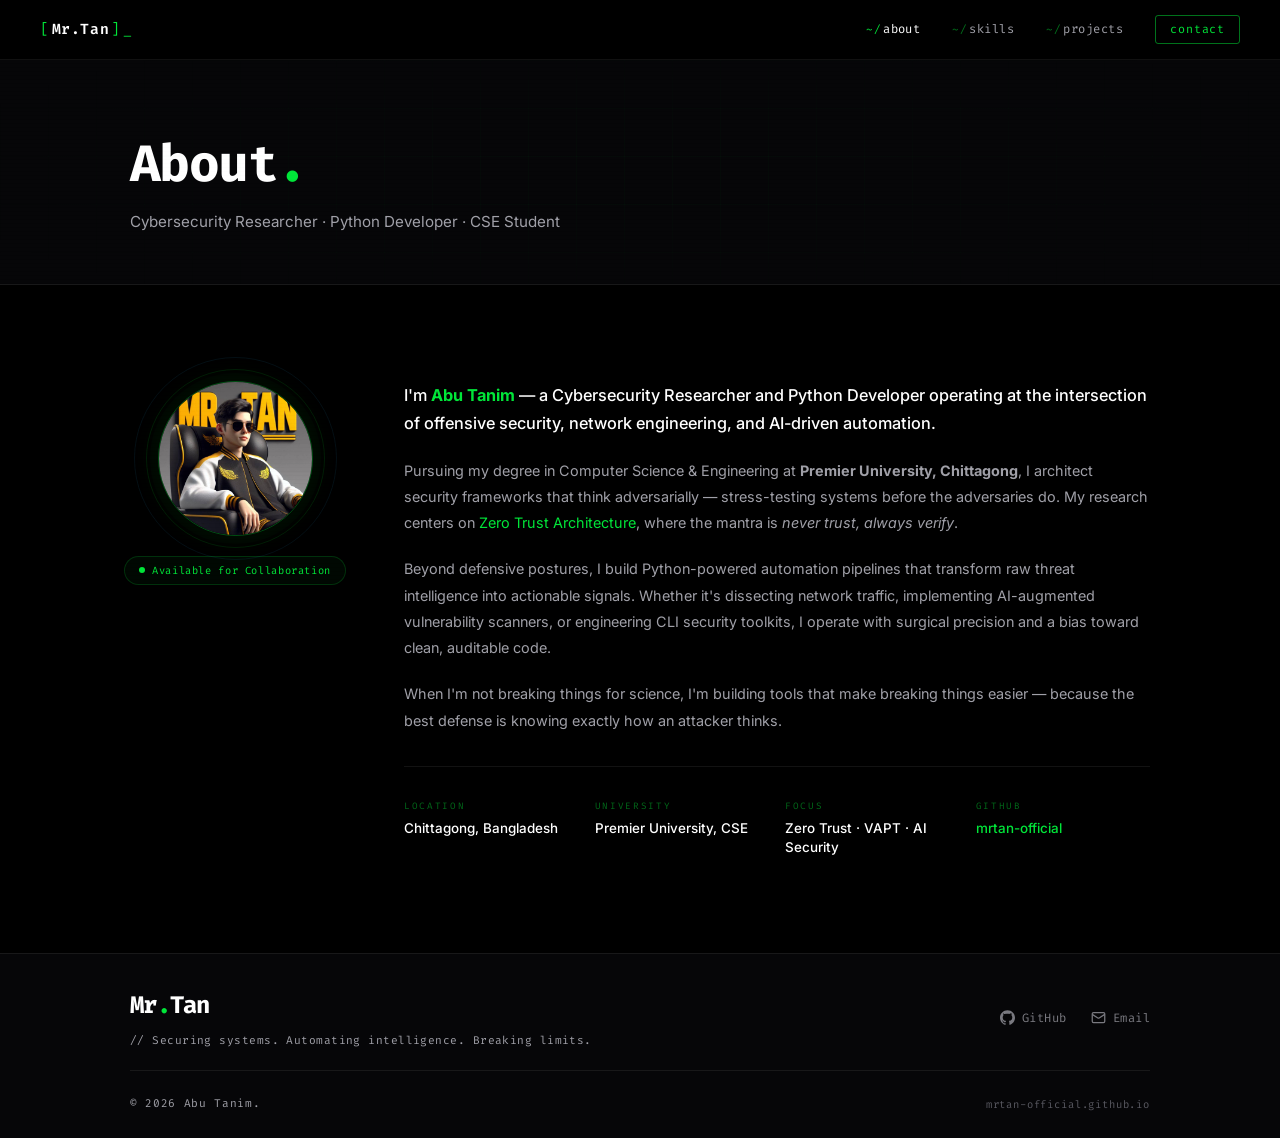
==== commit 66bbc1e0: "Update about.html" ====
--- a/about.html
+++ b/about.html
@@ -44,8 +44,8 @@
     }
     @keyframes pdot{0%,100%{box-shadow:0 0 0 0 rgba(0,230,57,.5)}50%{box-shadow:0 0 0 4px rgba(0,230,57,0)}}
 
-    .about-lead { font-size:1.02rem; font-weight:500; color:#ffffff; margin-bottom:var(--sp-5); line-height:1.75; }
-    .about-body { font-size:.9rem; color:#b0b0b8; margin-bottom:var(--sp-5); line-height:1.82; }
+    .about-lead { font-size:1.02rem; font-weight:500; color:var(--text-primary); margin-bottom:var(--sp-5); line-height:1.75; }
+    .about-body { font-size:.9rem; color:var(--text-secondary); margin-bottom:var(--sp-5); line-height:1.82; }
 
     .meta-grid {
       display:grid; grid-template-columns:repeat(auto-fit,minmax(140px,1fr));
@@ -53,8 +53,8 @@
       border-top:1px solid var(--border);
     }
     .meta-item { display:flex; flex-direction:column; gap:5px; }
-    .meta-label { font-family:var(--font-mono); font-size:.58rem; letter-spacing:.18em; color:var(--neon); opacity:.7; text-transform:uppercase; }
-    .meta-val { font-size:.84rem; color:#ffffff; font-weight:500; line-height:1.4; }
+    .meta-label { font-family:var(--font-mono); font-size:.58rem; letter-spacing:.18em; color:var(--neon); opacity:.45; text-transform:uppercase; }
+    .meta-val { font-size:.84rem; color:var(--text-primary); font-weight:500; line-height:1.4; }
   </style>
 </head>
 <body>
@@ -161,7 +161,7 @@
           </div>
         </div>
         <div class="footer__bottom">
-          <span class="footer__copy">&copy; 2026 Mr. Tan. All Rights Reserved.</span>
+          <span class="footer__copy">&copy; 2026 Abu Tanim.</span>
           <span class="footer__version"> mrtan-official.github.io</span>
         </div>
       </div>
--- a/style.css
+++ b/style.css
@@ -1,164 +1,278 @@
-<!DOCTYPE html>
-<html lang="en">
-<head>
-  <meta charset="UTF-8"/>
-  <meta name="viewport" content="width=device-width,initial-scale=1.0"/>
-  <title>Contact — Mr. Tan</title>
-  <link rel="preconnect" href="https://fonts.googleapis.com"/>
-  <link rel="preconnect" href="https://fonts.gstatic.com" crossorigin/>
-  <link href="https://fonts.googleapis.com/css2?family=Fira+Code:wght@300;400;500;600;700&family=Inter:wght@300;400;500;600&display=swap" rel="stylesheet"/>
-  <link rel="stylesheet" href="style.css"/>
-  <style>
-    .contact-grid {
-      display:grid; grid-template-columns:1fr 1fr; gap:var(--sp-12); align-items:start;
-    }
-    @media(max-width:760px){ .contact-grid{ grid-template-columns:1fr; } }
-
-    .contact-item {
-      display:flex; align-items:center; gap:var(--sp-5);
-      padding:var(--sp-5) var(--sp-6);
-      background:var(--bg-card); border:1px solid var(--border);
-      border-radius:var(--radius-md); text-decoration:none;
-      transition:border-color var(--ease-std),transform var(--ease-std);
-      margin-bottom:var(--sp-4);
-    }
-    .contact-item:hover { border-color:rgba(0,230,57,.25); transform:translateX(4px); }
-    .contact-item__icon { font-size:1.4rem; flex-shrink:0; }
-    .contact-item__label { font-family:var(--font-mono); font-size:.7rem; color:var(--neon); opacity:.85; letter-spacing:.12em; display:block; margin-bottom:3px; }
-    .contact-item__val   { font-size:.88rem; color:#ffffff; font-weight:500; }
-
-    .availability-box {
-      background:var(--bg-surface); border:1px solid rgba(0,230,57,.15);
-      border-radius:var(--radius-md); padding:var(--sp-6) var(--sp-8);
-    }
-    .availability-box__title {
-      font-family:var(--font-mono); font-size:.78rem; color:var(--neon); margin-bottom:var(--sp-5); opacity:1;
-    }
-    .avail-item { display:flex; justify-content:space-between; align-items:center; padding:var(--sp-3) 0; border-bottom:1px solid var(--border); }
-    .avail-item:last-child { border-bottom:none; }
-    .avail-item__name { font-size:.84rem; color:#c0c0c8; }
-    .avail-badge {
-      font-family:var(--font-mono); font-size:.63rem; letter-spacing:.08em;
-      padding:3px 10px; border-radius:20px;
-    }
-    .avail-badge--yes  { color:var(--neon);  background:rgba(0,230,57,.08);  border:1px solid rgba(0,230,57,.2); }
-    .avail-badge--open { color:#f59e0b; background:rgba(245,158,11,.08); border:1px solid rgba(245,158,11,.2); }
-    .avail-badge--no   { color:var(--text-tertiary); background:var(--bg-elevated); border:1px solid var(--border); }
-  </style>
-</head>
-<body>
-  <div class="scanlines" aria-hidden="true"></div>
-
-  <nav class="nav" id="nav">
-    <a href="index.html" class="nav__logo">
-      <span class="nav__logo-bracket">[</span><span class="nav__logo-text">Mr.Tan</span><span class="nav__logo-bracket">]</span><span class="nav__logo-cursor">_</span>
-    </a>
-    <button class="nav__hamburger" id="hamburger" aria-label="Toggle menu" aria-expanded="false">
-      <span></span><span></span><span></span>
-    </button>
-    <ul class="nav__links" id="nav-links">
-      <li><a href="about.html"    class="nav__link"><span class="nav__link-prefix">~/</span>about</a></li>
-      <li><a href="skills.html"   class="nav__link"><span class="nav__link-prefix">~/</span>skills</a></li>
-      <li><a href="projects.html" class="nav__link"><span class="nav__link-prefix">~/</span>projects</a></li>
-      <li><a href="contact.html"  class="nav__link active nav__link--cta">contact</a></li>
-    </ul>
-  </nav>
-
-  <div class="page">
-    <div class="page-hero">
-      <div class="page-hero__bg" aria-hidden="true"></div>
-      <div class="container">
-        <span class="page-hero__eyebrow"></span>
-        <h1 class="page-hero__title">Contact<span class="accent">.</span></h1>
-        <p class="page-hero__sub">Collaboration, research, or just saying hi — all channels open.</p>
-      </div>
-    </div>
-
-    <section class="section">
-      <div class="container">
-        <div class="contact-grid">
-          <!-- Links -->
-          <div class="reveal">
-
-            <a href="mailto:mrtanvai@gmail.com" class="contact-item">
-              <span class="contact-item__icon">✉️</span>
-              <div>
-                <span class="contact-item__label">EMAIL</span>
-                <span class="contact-item__val">mrtanvai@gmail.com</span>
-              </div>
-            </a>
-            <a href="https://github.com/mrtan-official" class="contact-item" target="_blank" rel="noopener noreferrer">
-              <span class="contact-item__icon">
-                <svg width="22" height="22" viewBox="0 0 24 24" fill="currentColor" style="color:var(--text-secondary)"><path d="M12 .297c-6.63 0-12 5.373-12 12 0 5.303 3.438 9.8 8.205 11.385.6.113.82-.258.82-.577 0-.285-.01-1.04-.015-2.04-3.338.724-4.042-1.61-4.042-1.61C4.422 18.07 3.633 17.7 3.633 17.7c-1.087-.744.084-.729.084-.729 1.205.084 1.838 1.236 1.838 1.236 1.07 1.835 2.809 1.305 3.495.998.108-.776.417-1.305.76-1.605-2.665-.3-5.466-1.332-5.466-5.93 0-1.31.465-2.38 1.235-3.22-.135-.303-.54-1.523.105-3.176 0 0 1.005-.322 3.3 1.23.96-.267 1.98-.399 3-.405 1.02.006 2.04.138 3 .405 2.28-1.552 3.285-1.23 3.285-1.23.645 1.653.24 2.873.12 3.176.765.84 1.23 1.91 1.23 3.22 0 4.61-2.805 5.625-5.475 5.92.42.36.81 1.096.81 2.22 0 1.606-.015 2.896-.015 3.286 0 .315.21.69.825.57C20.565 22.092 24 17.592 24 12.297c0-6.627-5.373-12-12-12"/></svg>
-              </span>
-              <div>
-                <span class="contact-item__label">GITHUB</span>
-                <span class="contact-item__val">github.com/mrtan-official</span>
-              </div>
-            </a>
-            <a href="https://linkedin.com/in/mrtandev" class="contact-item" target="_blank" rel="noopener noreferrer">
-              <span class="contact-item__icon">
-                <svg width="22" height="22" viewBox="0 0 24 24" fill="currentColor" style="color:#0a66c2"><path d="M20.447 20.452h-3.554v-5.569c0-1.328-.027-3.037-1.852-3.037-1.853 0-2.136 1.445-2.136 2.939v5.667H9.351V9h3.414v1.561h.046c.477-.9 1.637-1.85 3.37-1.85 3.601 0 4.267 2.37 4.267 5.455v6.286zM5.337 7.433a2.062 2.062 0 01-2.063-2.065 2.064 2.064 0 112.063 2.065zm1.782 13.019H3.555V9h3.564v11.452zM22.225 0H1.771C.792 0 0 .774 0 1.729v20.542C0 23.227.792 24 1.771 24h20.451C23.2 24 24 23.227 24 22.271V1.729C24 .774 23.2 0 22.222 0h.003z"/></svg>
-              </span>
-              <div>
-                <span class="contact-item__label">LINKEDIN</span>
-                <span class="contact-item__val">linkedin.com/in/mrtandev</span>
-              </div>
-            </a>
-            <a href="https://mrtan-official.github.io" class="contact-item" target="_blank" rel="noopener noreferrer">
-              <span class="contact-item__icon">🌐</span>
-              <div>
-                <span class="contact-item__label">PORTFOLIO</span>
-                <span class="contact-item__val">mrtan-official.github.io</span>
-              </div>
-            </a>
-          </div>
-
-          <!-- Availability -->
-          <div class="availability-box reveal">
-            <p class="availability-box__title">// Availability status</p>
-            <div class="avail-item">
-              <span class="avail-item__name">Research Collaboration</span>
-              <span class="avail-badge avail-badge--yes">● Open</span>
-            </div>
-            <div class="avail-item">
-              <span class="avail-item__name">CTF Teaming</span>
-              <span class="avail-badge avail-badge--yes">● Open</span>
-            </div>
-            <div class="avail-item">
-              <span class="avail-item__name">Freelance Security Work</span>
-              <span class="avail-badge avail-badge--open">● Selective</span>
-            </div>
-            <div class="avail-item">
-              <span class="avail-item__name">Open Source Contribution</span>
-              <span class="avail-badge avail-badge--yes">● Open</span>
-            </div>
-            <div class="avail-item">
-              <span class="avail-item__name">Full-time Position</span>
-              <span class="avail-badge avail-badge--no">● Not now</span>
-            </div>
-          </div>
-        </div>
-      </div>
-    </section>
-
-    <footer class="footer">
-      <div class="container">
-        <div class="footer__top">
-          <div>
-            <div class="footer__logo">Mr<span class="accent">.</span>Tan</div>
-            <p class="footer__tagline">// Securing systems. Automating intelligence. Breaking limits.</p>
-          </div>
-        </div>
-        <div class="footer__bottom">
-          <span class="footer__copy">&copy; 2026 Mr. Tan. All Rights Reserved.</span>
-          <span class="footer__version"> mrtan-official.github.io</span>
-        </div>
-      </div>
-    </footer>
-  </div>
-
-  <script src="nav.js"></script>
-  <script src="reveal.js"></script>
-</body>
-</html>
+/* =============================================
+   MR. TAN — SHARED STYLESHEET v4.0
+   ============================================= */
+
+*, *::before, *::after { box-sizing: border-box; margin: 0; padding: 0; }
+
+:root {
+  --bg-base:      #000000;
+  --bg-surface:   #060608;
+  --bg-elevated:  #0e0e12;
+  --bg-overlay:   #09090c;
+  --bg-card:      #0a0a0d;
+
+  --neon:         #00e639;
+  --neon-bright:  #00ff44;
+  --neon-subtle:  rgba(0,230,57,0.06);
+  --cyber:        #38bdf8;
+  --cyber-dim:    rgba(56,189,248,0.85);
+
+  --text-primary:   #ffffff;
+  --text-secondary: #a0a0a8;
+  --text-tertiary:  #585860;
+  --text-muted:     #383840;
+
+  --border:        rgba(255,255,255,0.07);
+  --border-accent: rgba(0,230,57,0.2);
+
+  --font-mono: 'Fira Code', 'SF Mono', monospace;
+  --font-body: 'Inter', system-ui, sans-serif;
+
+  --sp-1:.25rem; --sp-2:.5rem;  --sp-3:.75rem; --sp-4:1rem;
+  --sp-5:1.25rem;--sp-6:1.5rem; --sp-8:2rem;   --sp-10:2.5rem;
+  --sp-12:3rem;  --sp-16:4rem;  --sp-20:5rem;  --sp-24:6rem;
+
+  --radius-sm:3px; --radius-md:6px; --radius-lg:10px;
+  --ease-fast:120ms cubic-bezier(.25,0,.3,1);
+  --ease-std: 240ms cubic-bezier(.25,0,.3,1);
+  --ease-slow:420ms cubic-bezier(.25,0,.3,1);
+}
+
+html { scroll-behavior:smooth; font-size:16px; }
+body {
+  background:var(--bg-base); color:var(--text-primary);
+  font-family:var(--font-body); line-height:1.65;
+  overflow-x:hidden; -webkit-font-smoothing:antialiased;
+}
+::selection { background:rgba(0,230,57,.2); color:#000; }
+
+.accent { color:var(--neon); }
+
+.container { max-width:1100px; margin:0 auto; padding:0 var(--sp-10); }
+@media(max-width:640px){ .container{ padding:0 var(--sp-6); } }
+
+/* === SCANLINES === */
+.scanlines {
+  position:fixed; inset:0; z-index:9999; pointer-events:none;
+  background:repeating-linear-gradient(to bottom,transparent 0,transparent 3px,rgba(0,0,0,.018) 3px,rgba(0,0,0,.018) 4px);
+  opacity:.45;
+}
+
+/* === NAV === */
+.nav {
+  position:fixed; top:0; left:0; right:0; z-index:1000;
+  display:flex; align-items:center; justify-content:space-between;
+  padding:0 var(--sp-10); height:60px;
+  background:rgba(0,0,0,.92);
+  backdrop-filter:blur(24px) saturate(180%);
+  -webkit-backdrop-filter:blur(24px) saturate(180%);
+  border-bottom:1px solid var(--border);
+  transition:border-color var(--ease-std), box-shadow var(--ease-std);
+}
+.nav.scrolled {
+  border-bottom-color:rgba(0,230,57,.12);
+  box-shadow:0 1px 0 rgba(0,230,57,.05),0 8px 40px rgba(0,0,0,.6);
+}
+.nav__logo {
+  font-family:var(--font-mono); font-size:.92rem; font-weight:600;
+  letter-spacing:.04em; color:var(--text-primary);
+  text-decoration:none; display:flex; align-items:center; gap:2px;
+}
+.nav__logo-bracket { color:var(--neon); font-weight:400; }
+.nav__logo-cursor  { color:var(--neon); animation:blink 1.2s step-end infinite; font-weight:300; }
+
+.nav__links { display:flex; list-style:none; gap:var(--sp-8); align-items:center; }
+.nav__link {
+  font-family:var(--font-mono); font-size:.76rem;
+  color:var(--text-secondary); text-decoration:none;
+  transition:color var(--ease-fast); letter-spacing:.04em;
+  display:flex; align-items:center; gap:2px;
+}
+.nav__link-prefix { color:var(--neon); opacity:.5; transition:opacity var(--ease-fast); font-size:.68rem; }
+.nav__link:hover   { color:#fff; }
+.nav__link:hover .nav__link-prefix { opacity:1; }
+.nav__link.active  { color:#fff; }
+.nav__link.active .nav__link-prefix { opacity:1; }
+
+.nav__link--cta {
+  border:1px solid rgba(0,230,57,.5); color:var(--neon);
+  padding:4px 14px; border-radius:var(--radius-sm);
+  font-size:.73rem; letter-spacing:.07em;
+  transition:background var(--ease-fast),color var(--ease-fast),box-shadow var(--ease-fast);
+}
+.nav__link--cta:hover { background:var(--neon); color:#000; box-shadow:0 0 24px rgba(0,230,57,.3); }
+
+.nav__hamburger { display:none; flex-direction:column; gap:5px; background:none; border:none; cursor:pointer; padding:var(--sp-1); }
+.nav__hamburger span { display:block; width:20px; height:1.5px; background:var(--text-secondary); transition:transform var(--ease-std),opacity var(--ease-std),background var(--ease-fast); }
+.nav__hamburger:hover span { background:var(--neon); }
+.nav__hamburger.open span:nth-child(1){ transform:translateY(6.5px) rotate(45deg); background:var(--neon); }
+.nav__hamburger.open span:nth-child(2){ opacity:0; }
+.nav__hamburger.open span:nth-child(3){ transform:translateY(-6.5px) rotate(-45deg); background:var(--neon); }
+
+@media(max-width:768px){
+  .nav{ padding:0 var(--sp-6); }
+  .nav__hamburger{ display:flex; }
+  .nav__links {
+    position:absolute; top:100%; left:0; right:0;
+    flex-direction:column; background:rgba(0,0,0,.98);
+    backdrop-filter:blur(24px); border-bottom:1px solid var(--border);
+    padding:var(--sp-6) var(--sp-6) var(--sp-8); gap:var(--sp-5);
+    transform:translateY(-110%); transition:transform var(--ease-std); pointer-events:none;
+  }
+  .nav__links.open{ transform:translateY(0); pointer-events:auto; }
+}
+
+/* === PAGE WRAPPER === */
+.page { padding-top:60px; min-height:100vh; }
+
+/* === SECTION SHARED === */
+.section { padding:var(--sp-24) 0; }
+.section + .section { border-top:1px solid var(--border); }
+
+.section__header { margin-bottom:var(--sp-12); }
+.section__eyebrow {
+  display:block; font-family:var(--font-mono); font-size:.68rem;
+  color:var(--neon); letter-spacing:.22em; margin-bottom:var(--sp-3); opacity:.65;
+}
+.section__title {
+  font-family:var(--font-mono); font-size:clamp(1.75rem,3.5vw,2.5rem);
+  font-weight:700; color:#fff; letter-spacing:-.03em; line-height:1.1;
+}
+
+/* === PAGE HERO (non-home) === */
+.page-hero {
+  padding:var(--sp-16) 0 var(--sp-12);
+  border-bottom:1px solid var(--border);
+  background:var(--bg-surface);
+  position:relative; overflow:hidden;
+}
+.page-hero__bg {
+  position:absolute; inset:0; pointer-events:none;
+  background-image:linear-gradient(rgba(0,230,57,.025) 1px,transparent 1px),linear-gradient(90deg,rgba(0,230,57,.025) 1px,transparent 1px);
+  background-size:48px 48px;
+  mask-image:radial-gradient(ellipse 80% 100% at center,black 10%,transparent 75%);
+  -webkit-mask-image:radial-gradient(ellipse 80% 100% at center,black 10%,transparent 75%);
+}
+.page-hero__eyebrow {
+  font-family:var(--font-mono); font-size:.68rem;
+  color:var(--neon); letter-spacing:.22em; opacity:.7;
+  display:block; margin-bottom:var(--sp-3);
+}
+.page-hero__title {
+  font-family:var(--font-mono); font-size:clamp(2rem,5vw,3.2rem);
+  font-weight:700; color:#fff; letter-spacing:-.03em; line-height:1.1;
+  margin-bottom:var(--sp-4);
+}
+.page-hero__sub {
+  font-size:.95rem; color:var(--text-secondary);
+  max-width:520px; line-height:1.8;
+}
+
+/* === TAGS === */
+.tag {
+  display:inline-block; font-family:var(--font-mono); font-size:.65rem;
+  color:var(--cyber-dim); background:rgba(56,189,248,.07);
+  border:1px solid rgba(56,189,248,.2); padding:2px 9px;
+  border-radius:2px; margin:3px 3px 3px 0; letter-spacing:.05em;
+}
+
+/* === PROJECT CARDS === */
+.project-card {
+  position:relative; background:var(--bg-card);
+  border:1px solid var(--border); border-radius:var(--radius-md);
+  padding:var(--sp-6); display:flex; flex-direction:column;
+  transition:border-color var(--ease-std),transform var(--ease-std),box-shadow var(--ease-std);
+  overflow:hidden;
+}
+.project-card::before {
+  content:''; position:absolute; top:0; left:0; right:0; height:1px;
+  background:linear-gradient(90deg,transparent 5%,rgba(0,230,57,.55) 50%,transparent 95%);
+  opacity:0; transition:opacity var(--ease-std);
+}
+.project-card:hover { border-color:rgba(0,230,57,.22); transform:translateY(-3px); box-shadow:0 16px 48px rgba(0,0,0,.6); }
+.project-card:hover::before { opacity:1; }
+.project-card--featured { border-color:rgba(0,230,57,.14); background:var(--bg-overlay); }
+.project-card--featured::before { opacity:.7; }
+
+.project-card__header { display:flex; justify-content:space-between; align-items:center; margin-bottom:var(--sp-5); }
+.project-card__number { font-family:var(--font-mono); font-size:.66rem; color:var(--text-muted); letter-spacing:.14em; }
+.project-card__status { font-family:var(--font-mono); font-size:.63rem; color:var(--text-tertiary); letter-spacing:.08em; }
+.project-card__status--active   { color:var(--neon); opacity:.85; }
+.project-card__status--indev    { color:#f59e0b; opacity:.9; }
+.project-card__status--research { color:var(--cyber); opacity:.85; }
+
+.project-card__title {
+  font-family:var(--font-mono); font-size:.98rem; font-weight:600;
+  color:#fff; margin-bottom:var(--sp-3);
+  line-height:1.3; letter-spacing:-.01em;
+}
+.project-card__desc {
+  font-size:.84rem; color:var(--text-secondary);
+  line-height:1.78; margin-bottom:var(--sp-5); flex:1;
+}
+.project-card__tech { margin-bottom:var(--sp-5); }
+.project-card__links { display:flex; gap:var(--sp-4); flex-wrap:wrap; margin-top:auto; }
+
+.project-link {
+  font-family:var(--font-mono); font-size:.73rem; color:var(--neon);
+  text-decoration:none; display:flex; align-items:center; gap:5px;
+  opacity:.7; transition:opacity var(--ease-fast),gap var(--ease-fast);
+  letter-spacing:.03em;
+}
+.project-link:hover { opacity:1; gap:9px; }
+.link-arrow { transition:transform var(--ease-fast); font-size:.85rem; }
+.project-link:hover .link-arrow { transform:translateX(2px); }
+
+.project-card--ghost {
+  border-style:dashed; border-color:var(--border);
+  min-height:180px; align-items:center; justify-content:center;
+}
+.project-card--ghost:hover { border-color:rgba(0,230,57,.14); transform:none; box-shadow:none; }
+.project-card--ghost::before { display:none; }
+.project-card__ghost-content { text-align:center; color:var(--text-muted); font-family:var(--font-mono); font-size:.78rem; }
+.ghost-icon { display:block; font-size:1.5rem; color:var(--neon); opacity:.2; margin-bottom:var(--sp-3); font-weight:300; }
+
+/* === FOOTER === */
+.footer {
+  border-top:1px solid var(--border); background:var(--bg-surface);
+  padding:var(--sp-8) 0 var(--sp-6);
+}
+.footer__top {
+  display:flex; justify-content:space-between; align-items:center;
+  gap:var(--sp-6); margin-bottom:var(--sp-5); flex-wrap:wrap;
+}
+.footer__logo { font-family:var(--font-mono); font-size:1.5rem; font-weight:700; color:#fff; letter-spacing:-.03em; margin-bottom:var(--sp-2); }
+.footer__tagline { font-family:var(--font-mono); font-size:.7rem; color:var(--text-secondary); letter-spacing:.04em; line-height:1.5; }
+.footer__links { display:flex; gap:var(--sp-6); flex-wrap:wrap; align-items:center; }
+.footer__social {
+  display:flex; align-items:center; gap:7px; font-family:var(--font-mono);
+  font-size:.76rem; color:var(--text-secondary); text-decoration:none;
+  opacity:.75; transition:color var(--ease-fast),opacity var(--ease-fast); letter-spacing:.04em;
+}
+.footer__social:hover { color:var(--neon); opacity:1; }
+.social-icon { width:15px; height:15px; flex-shrink:0; }
+.footer__bottom {
+  display:flex; justify-content:space-between; align-items:center;
+  flex-wrap:wrap; gap:var(--sp-4); padding-top:var(--sp-6); border-top:1px solid var(--border);
+}
+.footer__copy {
+  font-family:var(--font-mono); font-size:.7rem;
+  color:var(--text-secondary); letter-spacing:.06em;
+}
+.footer__version {
+  font-family:var(--font-mono); font-size:.66rem;
+  color:var(--text-tertiary); letter-spacing:.08em;
+}
+
+/* === REVEAL === */
+.reveal { opacity:0; transform:translateY(14px); transition:opacity .5s ease,transform .5s ease; }
+.reveal.revealed { opacity:1; transform:translateY(0); }
+
+/* === BLINK === */
+.blink { animation:blink 1s step-end infinite; }
+@keyframes blink { 0%,100%{opacity:1} 50%{opacity:0} }
+
+/* === REDUCED MOTION === */
+@media(prefers-reduced-motion:reduce){
+  *,*::before,*::after { animation-duration:.01ms!important; transition-duration:.01ms!important; }
+}
